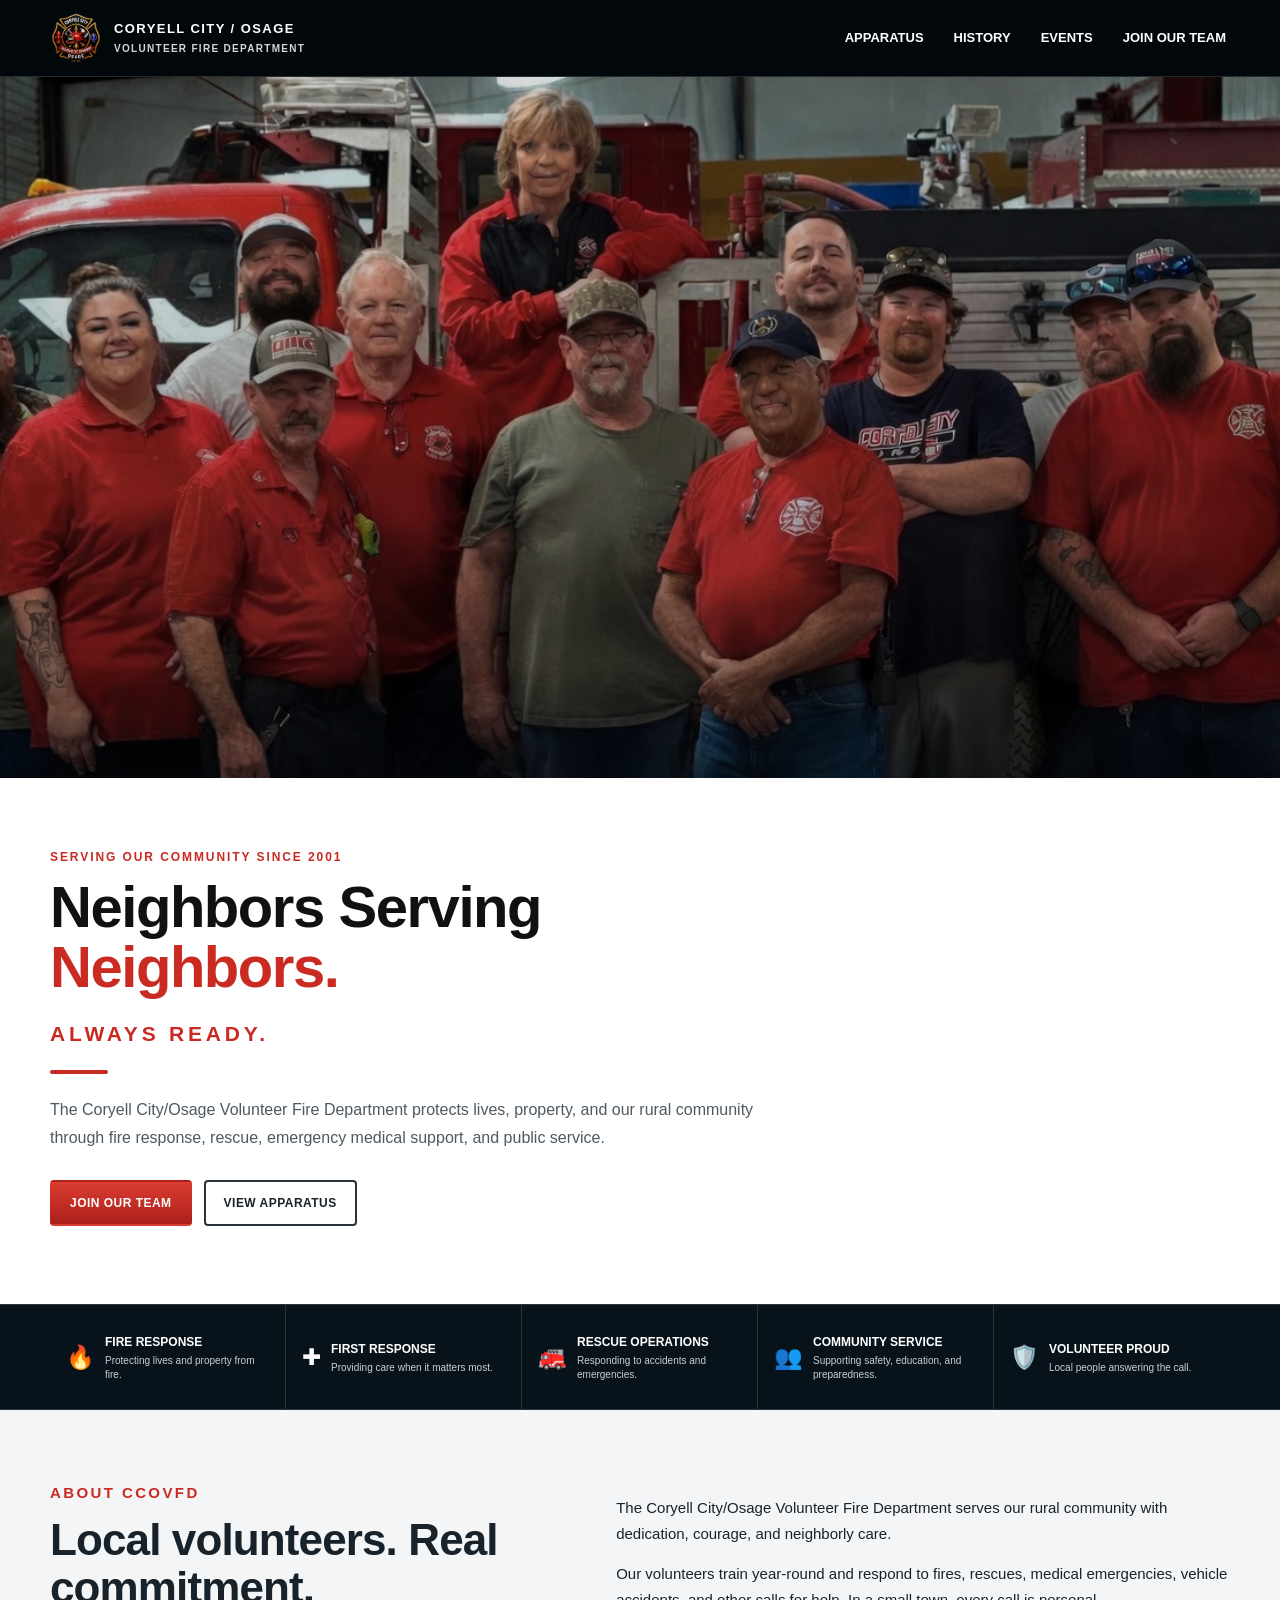
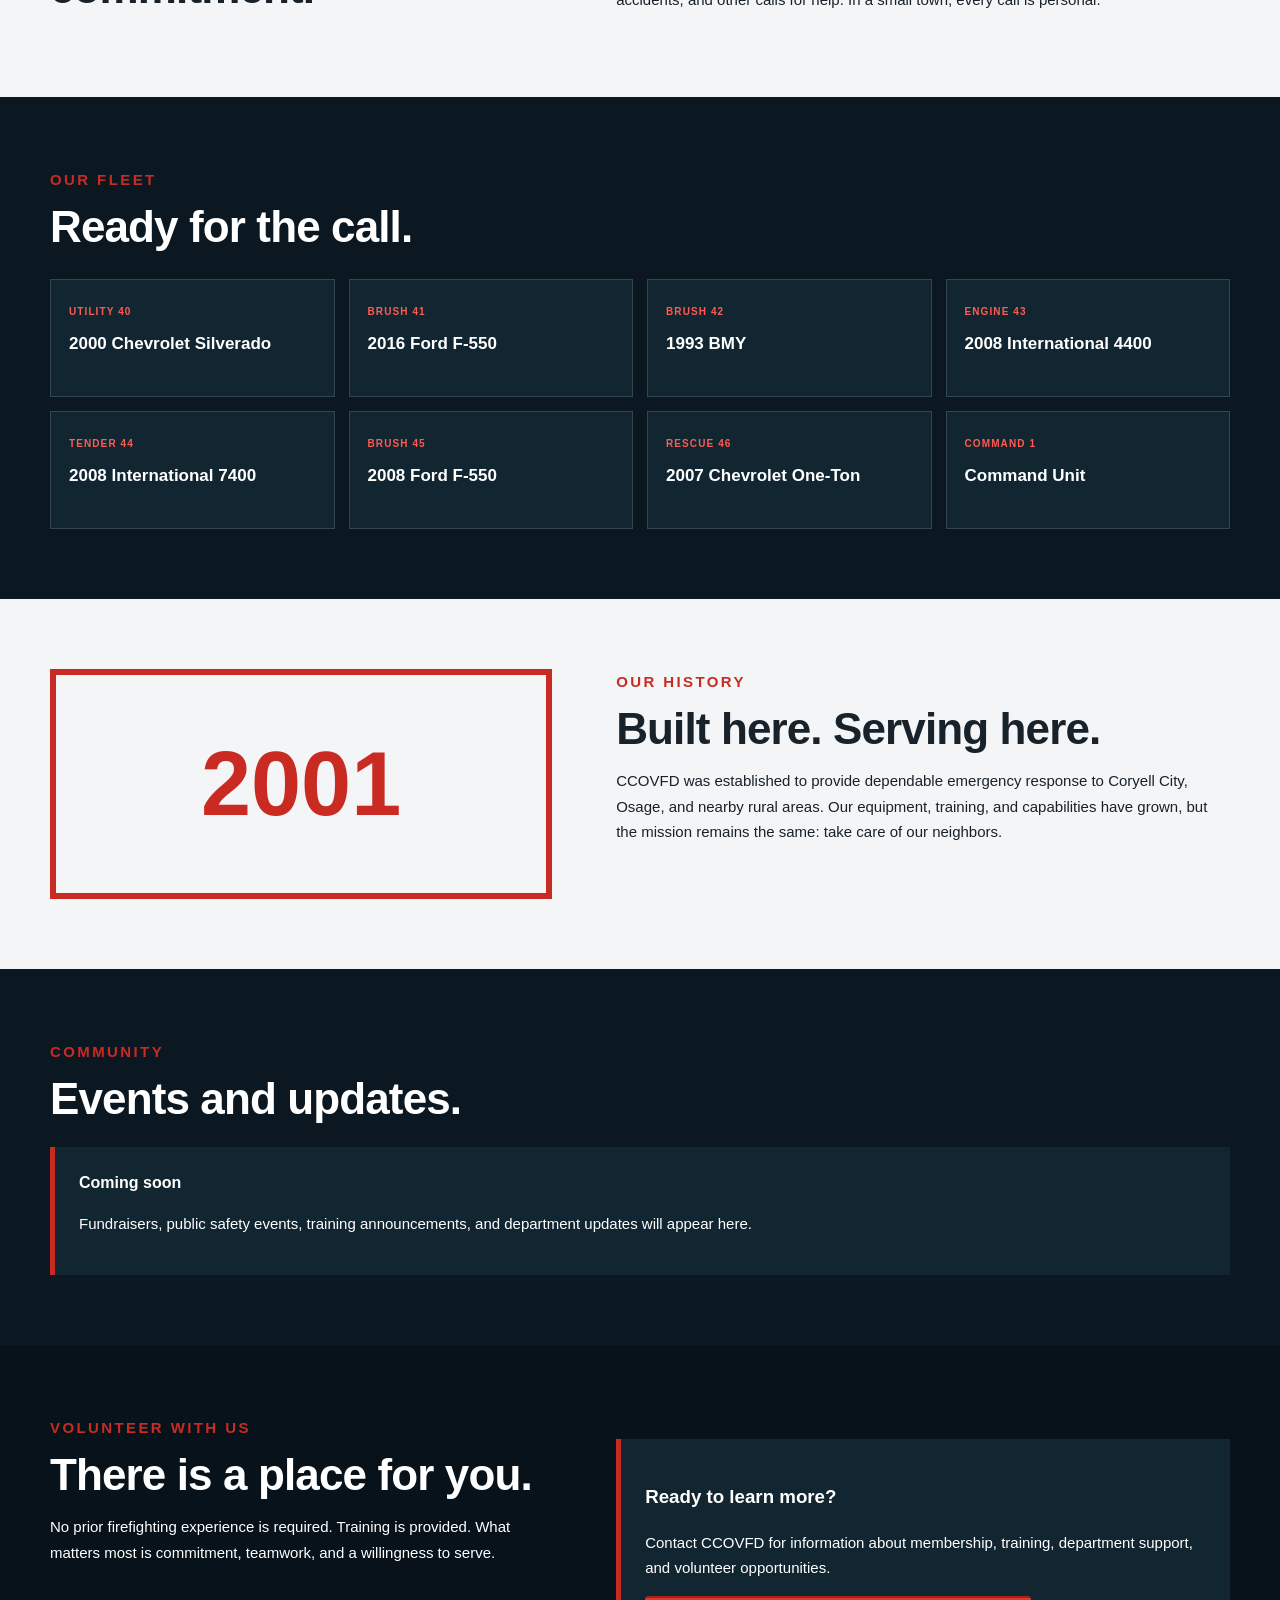
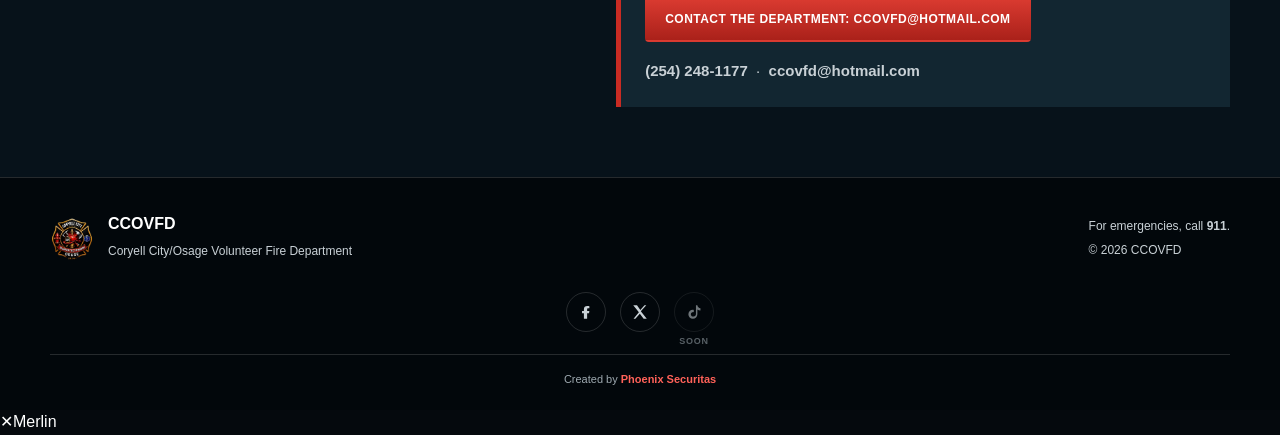
==== index.html @ b6b161b3 "Show email address on the Contact the Department button" ====
<!DOCTYPE html>
<html lang="en">
<head>
  <meta charset="UTF-8">
  <meta name="viewport" content="width=device-width, initial-scale=1.0">
  <meta name="description" content="Coryell City/Osage Volunteer Fire Department">
  <title>CCOVFD | Coryell City/Osage Volunteer Fire Department</title>

  <style>
    :root {
      --red: #c92b23;
      --red-dark: #9f201a;
      --ink: #05090d;
      --navy: #0b1821;
      --navy-soft: #122631;
      --white: #ffffff;
      --off-white: #f4f5f6;
      --text: #18222b;
      --muted: #c9d1d6;
      --line: rgba(255,255,255,.14);
      --container: 1180px;
    }

    * {
      box-sizing: border-box;
    }

    html {
      scroll-behavior: smooth;
      scroll-padding-top: 76px;
    }

    body {
      margin: 0;
      color: var(--white);
      background: var(--ink);
      font-family: Arial, Helvetica, sans-serif;
      line-height: 1.55;
    }

    a {
      color: inherit;
      text-decoration: none;
    }

    button {
      font: inherit;
    }

    :focus-visible {
      outline: 3px solid #ffd166;
      outline-offset: 4px;
    }

    .skip-link {
      position: fixed;
      top: 8px;
      left: 8px;
      z-index: 9999;
      padding: 10px 14px;
      color: #000;
      background: #ffd166;
      transform: translateY(-150%);
    }

    .skip-link:focus {
      transform: translateY(0);
    }

    .container {
      width: min(var(--container), calc(100% - 32px));
      margin-inline: auto;
    }

    .site-header {
      position: fixed;
      inset: 0 0 auto;
      z-index: 1000;
      background: rgba(3, 8, 12, .96);
      border-bottom: 1px solid var(--line);
      backdrop-filter: blur(14px);
    }

    .nav-shell {
      min-height: 76px;
      display: grid;
      grid-template-columns: 1fr auto;
      align-items: center;
      gap: 24px;
    }

    .brand {
      min-width: 0;
      display: flex;
      align-items: center;
      gap: 12px;
    }

    .brand-badge {
      flex: 0 0 auto;
      width: 52px;
      height: 52px;
      object-fit: contain;
    }

    .brand-copy {
      min-width: 0;
      display: flex;
      flex-direction: column;
      text-transform: uppercase;
    }

    .brand-copy strong {
      overflow: hidden;
      text-overflow: ellipsis;
      white-space: nowrap;
      font-size: 13px;
      letter-spacing: .11em;
    }

    .brand-copy small {
      margin-top: 2px;
      color: #d0d6da;
      font-size: 10px;
      font-weight: 700;
      letter-spacing: .13em;
    }

    .main-nav {
      display: flex;
      align-items: center;
      gap: 22px;
      font-size: 13px;
      font-weight: 800;
      text-transform: uppercase;
    }

    .main-nav a {
      padding: 10px 4px;
    }

    .main-nav a:hover {
      color: #ff655c;
    }

    .menu-button {
      display: none;
      width: 46px;
      height: 46px;
      padding: 0;
      align-items: center;
      justify-content: center;
      color: var(--white);
      background: rgba(255,255,255,.06);
      border: 1px solid rgba(255,255,255,.18);
      border-radius: 10px;
      cursor: pointer;
      transition:
        background-color .2s ease,
        border-color .2s ease,
        transform .2s ease;
    }

    .menu-button:hover {
      background: var(--red);
      border-color: var(--red);
    }

    .menu-button:active {
      transform: scale(.96);
    }

    .menu-icon {
      position: relative;
      width: 23px;
      height: 16px;
    }

    .menu-icon span {
      position: absolute;
      left: 0;
      width: 23px;
      height: 2px;
      border-radius: 999px;
      background: currentColor;
      transition:
        top .22s ease,
        transform .22s ease,
        opacity .18s ease;
    }

    .menu-icon span:nth-child(1) {
      top: 0;
    }

    .menu-icon span:nth-child(2) {
      top: 7px;
    }

    .menu-icon span:nth-child(3) {
      top: 14px;
    }

    .menu-button[aria-expanded="true"] .menu-icon span:nth-child(1) {
      top: 7px;
      transform: rotate(45deg);
    }

    .menu-button[aria-expanded="true"] .menu-icon span:nth-child(2) {
      opacity: 0;
    }

    .menu-button[aria-expanded="true"] .menu-icon span:nth-child(3) {
      top: 7px;
      transform: rotate(-45deg);
    }

    .hero-image {
      position: relative;
      min-height: 78vh;
      margin-top: 76px;
      overflow: hidden;
      background:
        linear-gradient(180deg, rgba(0,0,0,.05), rgba(0,0,0,.26)),
        url("[data-uri]") center 38% / cover no-repeat;
    }

    .hero-image::after {
      content: "";
      position: absolute;
      inset: auto 0 0;
      height: 110px;
      background: linear-gradient(transparent, rgba(5,9,13,.42));
      pointer-events: none;
    }

    .intro {
      color: var(--text);
      background: var(--white);
      padding: 70px 0 78px;
    }

    .intro-inner {
      max-width: 860px;
    }

    .eyebrow,
    .section-label {
      margin: 0 0 10px;
      color: var(--red);
      font-size: 12px;
      font-weight: 900;
      letter-spacing: .16em;
      text-transform: uppercase;
    }

    h1,
    h2,
    h3,
    p {
      overflow-wrap: anywhere;
    }

    h1 {
      margin: 0;
      max-width: 760px;
      color: #111;
      font-size: clamp(36px, 5vw, 58px);
      font-weight: 900;
      line-height: 1.04;
      letter-spacing: -.025em;
    }

    h1 span {
      display: block;
    }

    h1 .accent {
      color: var(--red);
    }

    .hero-tagline {
      margin: 24px 0 0;
      color: var(--red);
      font-size: clamp(16px, 2vw, 21px);
      font-weight: 900;
      line-height: 1.2;
      letter-spacing: .18em;
      text-transform: uppercase;
    }

    .hero-divider {
      width: 58px;
      height: 4px;
      margin: 24px 0 0;
      background: var(--red);
      border-radius: 999px;
    }

    .intro-text {
      max-width: 720px;
      margin: 22px 0 0;
      color: #4e5962;
      font-size: 16px;
      line-height: 1.75;
    }

    .hero-actions {
      display: flex;
      flex-wrap: wrap;
      gap: 12px;
      margin-top: 28px;
    }

    .button {
      min-height: 46px;
      display: inline-flex;
      align-items: center;
      justify-content: center;
      padding: 10px 18px;
      border: 2px solid transparent;
      border-radius: 4px;
      font-size: 12px;
      font-weight: 900;
      letter-spacing: .04em;
      text-transform: uppercase;
    }

    .button-primary {
      color: #fff;
      background: linear-gradient(#db3b31, #aa211a);
    }

    .button-primary:hover {
      background: var(--red-dark);
    }

    .button-secondary {
      color: var(--text);
      border-color: #27343d;
      background: transparent;
    }

    .button-secondary:hover {
      color: #fff;
      background: #27343d;
    }

    .services {
      background: #07121a;
      border-top: 1px solid var(--line);
      border-bottom: 1px solid var(--line);
    }

    .services-grid {
      display: grid;
      grid-template-columns: repeat(5, minmax(0, 1fr));
    }

    .service-card {
      min-width: 0;
      min-height: 104px;
      display: grid;
      grid-template-columns: auto 1fr;
      align-items: center;
      gap: 10px;
      padding: 16px;
      border-right: 1px solid var(--line);
    }

    .service-card:last-child {
      border-right: 0;
    }

    .service-icon {
      font-size: 23px;
    }

    .service-card h2 {
      margin: 0 0 3px;
      font-size: 12px;
      text-transform: uppercase;
    }

    .service-card p {
      margin: 0;
      color: var(--muted);
      font-size: 10px;
      line-height: 1.4;
    }

    .section {
      padding: 70px 0;
    }

    .light {
      color: var(--text);
      background: var(--off-white);
    }

    .dark {
      background: var(--navy);
    }

    .split {
      display: grid;
      grid-template-columns: minmax(0, .9fr) minmax(0, 1.1fr);
      gap: 64px;
      align-items: start;
    }

    .section h2 {
      margin: 0;
      font-size: clamp(28px, 3.6vw, 44px);
      line-height: 1.1;
      letter-spacing: -.02em;
    }

    .section p {
      font-size: 15px;
      line-height: 1.7;
    }

    .apparatus-grid {
      display: grid;
      grid-template-columns: repeat(4, minmax(0, 1fr));
      gap: 14px;
      margin-top: 28px;
    }

    .apparatus-grid article {
      min-height: 118px;
      padding: 18px;
      background: var(--navy-soft);
      border: 1px solid var(--line);
    }

    .apparatus-grid span {
      color: #ff5b52;
      font-size: 10px;
      font-weight: 900;
      letter-spacing: .11em;
      text-transform: uppercase;
    }

    .apparatus-grid h3 {
      margin: 10px 0 0;
      font-size: 17px;
      line-height: 1.25;
    }

    .year-block {
      min-height: 230px;
      display: grid;
      place-items: center;
      color: var(--red);
      border: 6px solid var(--red);
      font-size: clamp(52px, 8vw, 90px);
      font-weight: 900;
    }

    .notice-card,
    .join-card {
      margin-top: 24px;
      padding: 24px;
      background: var(--navy-soft);
      border-left: 5px solid var(--red);
    }

    .contact-line {
      margin: 16px 0 0;
      color: var(--muted);
      font-size: 14px;
    }

    .contact-line a {
      font-weight: 700;
    }

    .contact-line a:hover {
      color: var(--red);
    }

    .join {
      background: #07121a;
    }

    .site-footer {
      padding: 34px 0 22px;
      background: #02070b;
      border-top: 1px solid var(--line);
    }

    .footer-grid {
      display: flex;
      justify-content: space-between;
      gap: 28px;
    }

    .footer-brand {
      display: flex;
      align-items: center;
      gap: 14px;
    }

    .footer-logo {
      flex: 0 0 auto;
      width: 44px;
      height: 44px;
      object-fit: contain;
    }

    .footer-grid p {
      margin: 5px 0;
      color: var(--muted);
      font-size: 12px;
    }

    .footer-social {
      display: flex;
      justify-content: center;
      gap: 14px;
      margin: 26px 0 20px;
    }

    .social-link {
      position: relative;
      display: grid;
      place-items: center;
      width: 40px;
      height: 40px;
      border: 1px solid var(--line);
      border-radius: 50%;
      color: var(--muted);
      transition: border-color 160ms ease, color 160ms ease;
    }

    .social-link svg {
      width: 18px;
      height: 18px;
    }

    a.social-link:hover {
      border-color: var(--red);
      color: #fff;
    }

    .social-link-soon {
      opacity: .55;
      cursor: default;
    }

    .social-soon-tag {
      position: absolute;
      bottom: -18px;
      left: 50%;
      transform: translateX(-50%);
      color: #9faab1;
      font-size: 9px;
      font-weight: 800;
      letter-spacing: .08em;
      text-transform: uppercase;
      white-space: nowrap;
    }

    .credit {
      margin-top: 22px;
      padding-top: 16px;
      border-top: 1px solid var(--line);
      color: #9faab1;
      font-size: 11px;
      text-align: center;
    }

    .credit a {
      color: #ff6259;
      font-weight: 800;
    }

    .credit a:hover {
      color: #fff;
    }

    @media (max-width: 980px) {
      .hero-image {
        min-height: 66vh;
        background-position: 56% center;
      }

      .services-grid {
        grid-template-columns: repeat(3, minmax(0, 1fr));
      }

      .service-card:nth-child(n+4) {
        display: none;
      }

      .apparatus-grid {
        grid-template-columns: repeat(2, minmax(0, 1fr));
      }
    }

    @media (max-width: 760px) {
      html {
        scroll-padding-top: 66px;
      }

      .nav-shell {
        min-height: 66px;
      }

      .brand-badge {
        width: 44px;
        height: 44px;
      }

      .brand-copy {
        display: none;
      }

      .menu-button {
        display: flex;
      }

      .main-nav {
        position: absolute;
        top: 66px;
        right: 16px;
        left: 16px;
        display: none;
        flex-direction: column;
        align-items: stretch;
        gap: 0;
        padding: 10px;
        background: #061019;
        border: 1px solid var(--line);
      }

      .main-nav.open {
        display: flex;
      }

      .main-nav a {
        padding: 14px;
      }

      .hero-image {
        min-height: 58vh;
        margin-top: 66px;
        background-position: 58% center;
      }

      .intro {
        padding: 54px 0 60px;
      }

      h1 {
        font-size: clamp(33px, 10vw, 48px);
      }

      .intro-text {
        font-size: 15px;
      }

      .services-grid {
        grid-template-columns: 1fr;
      }

      .service-card {
        min-height: 72px;
      }

      .service-card:nth-child(n+3) {
        display: none;
      }

      .split {
        grid-template-columns: 1fr;
        gap: 30px;
      }

      .apparatus-grid {
        grid-template-columns: 1fr;
      }

      .footer-grid {
        flex-direction: column;
      }
    }

    @media (max-width: 440px) {
      .container {
        width: min(var(--container), calc(100% - 22px));
      }

      .hero-image {
        min-height: 52vh;
        background-position: 60% center;
      }

      h1 {
        font-size: clamp(30px, 10.5vw, 40px);
      }

      .hero-actions {
        flex-direction: column;
      }

      .button {
        width: 100%;
      }

      .service-card:nth-child(2) {
        display: none;
      }

      .section {
        padding: 54px 0;
      }
    }

    @media (prefers-reduced-motion: reduce) {
      html {
        scroll-behavior: auto;
      }

      *,
      *::before,
      *::after {
        animation-duration: .01ms !important;
        animation-iteration-count: 1 !important;
        transition-duration: .01ms !important;
      }
    }
  </style>
</head>

<body>
  <a class="skip-link" href="#main-content">Skip to main content</a>

  <header class="site-header">
    <div class="container nav-shell">
      <a class="brand" href="#home" aria-label="CCOVFD home">
        <img class="brand-badge" src="images/logo.png" alt="Coryell City/Osage Volunteer Fire Department badge">
        <span class="brand-copy">
          <strong>Coryell City / Osage</strong>
          <small>Volunteer Fire Department</small>
        </span>
      </a>

      <button
        class="menu-button"
        id="menuButton"
        type="button"
        aria-expanded="false"
        aria-controls="mainNav"
        aria-label="Open navigation menu"
      >
        <span class="menu-icon" aria-hidden="true">
          <span></span>
          <span></span>
          <span></span>
        </span>
      </button>

      <nav class="main-nav" id="mainNav" aria-label="Primary navigation">
        <a href="#apparatus">Apparatus</a>
        <a href="#history">History</a>
        <a href="#events">Events</a>
        <a href="#join">Join Our Team</a>
      </nav>
    </div>
  </header>

  <main id="main-content">
    <section
      class="hero-image"
      id="home"
      aria-label="Members of the Coryell City and Osage Volunteer Fire Department standing together in front of fire apparatus"
    ></section>

    <section class="intro" aria-labelledby="hero-title">
      <div class="container">
        <div class="intro-inner">
          <p class="eyebrow">Serving our community since 2001</p>

          <h1 id="hero-title">
            <span>Neighbors Serving</span>
            <span class="accent">Neighbors.</span>
          </h1>

          <p class="hero-tagline">Always Ready.</p>
          <div class="hero-divider" aria-hidden="true"></div>

          <p class="intro-text">
            The Coryell City/Osage Volunteer Fire Department protects lives,
            property, and our rural community through fire response, rescue,
            emergency medical support, and public service.
          </p>

          <div class="hero-actions">
            <a class="button button-primary" href="#join">Join Our Team</a>
            <a class="button button-secondary" href="#apparatus">View Apparatus</a>
          </div>
        </div>
      </div>
    </section>

    <section class="services" aria-label="Department services">
      <div class="container services-grid">
        <article class="service-card">
          <span class="service-icon" aria-hidden="true">🔥</span>
          <div>
            <h2>Fire Response</h2>
            <p>Protecting lives and property from fire.</p>
          </div>
        </article>

        <article class="service-card">
          <span class="service-icon" aria-hidden="true">✚</span>
          <div>
            <h2>First Response</h2>
            <p>Providing care when it matters most.</p>
          </div>
        </article>

        <article class="service-card">
          <span class="service-icon" aria-hidden="true">🚒</span>
          <div>
            <h2>Rescue Operations</h2>
            <p>Responding to accidents and emergencies.</p>
          </div>
        </article>

        <article class="service-card">
          <span class="service-icon" aria-hidden="true">👥</span>
          <div>
            <h2>Community Service</h2>
            <p>Supporting safety, education, and preparedness.</p>
          </div>
        </article>

        <article class="service-card">
          <span class="service-icon" aria-hidden="true">🛡️</span>
          <div>
            <h2>Volunteer Proud</h2>
            <p>Local people answering the call.</p>
          </div>
        </article>
      </div>
    </section>

    <section class="section light" id="about">
      <div class="container split">
        <div>
          <p class="section-label">About CCOVFD</p>
          <h2>Local volunteers. Real commitment.</h2>
        </div>

        <div>
          <p>
            The Coryell City/Osage Volunteer Fire Department serves our rural
            community with dedication, courage, and neighborly care.
          </p>
          <p>
            Our volunteers train year-round and respond to fires, rescues,
            medical emergencies, vehicle accidents, and other calls for help.
            In a small town, every call is personal.
          </p>
        </div>
      </div>
    </section>

    <section class="section dark" id="apparatus">
      <div class="container">
        <p class="section-label">Our Fleet</p>
        <h2>Ready for the call.</h2>

        <div class="apparatus-grid">
          <article><span>Utility 40</span><h3>2000 Chevrolet Silverado</h3></article>
          <article><span>Brush 41</span><h3>2016 Ford F-550</h3></article>
          <article><span>Brush 42</span><h3>1993 BMY</h3></article>
          <article><span>Engine 43</span><h3>2008 International 4400</h3></article>
          <article><span>Tender 44</span><h3>2008 International 7400</h3></article>
          <article><span>Brush 45</span><h3>2008 Ford F-550</h3></article>
          <article><span>Rescue 46</span><h3>2007 Chevrolet One-Ton</h3></article>
          <article><span>Command 1</span><h3>Command Unit</h3></article>
        </div>
      </div>
    </section>

    <section class="section light" id="history">
      <div class="container split">
        <div class="year-block" aria-label="Established in 2001">2001</div>

        <div>
          <p class="section-label">Our History</p>
          <h2>Built here. Serving here.</h2>
          <p>
            CCOVFD was established to provide dependable emergency response
            to Coryell City, Osage, and nearby rural areas. Our equipment,
            training, and capabilities have grown, but the mission remains
            the same: take care of our neighbors.
          </p>
        </div>
      </div>
    </section>

    <section class="section dark" id="events">
      <div class="container">
        <p class="section-label">Community</p>
        <h2>Events and updates.</h2>

        <div class="notice-card">
          <strong>Coming soon</strong>
          <p>
            Fundraisers, public safety events, training announcements, and
            department updates will appear here.
          </p>
        </div>
      </div>
    </section>

    <section class="section join" id="join">
      <div class="container split">
        <div>
          <p class="section-label">Volunteer With Us</p>
          <h2>There is a place for you.</h2>
          <p>
            No prior firefighting experience is required. Training is provided.
            What matters most is commitment, teamwork, and a willingness to serve.
          </p>
        </div>

        <div class="join-card">
          <h3>Ready to learn more?</h3>
          <p>
            Contact CCOVFD for information about membership, training,
            department support, and volunteer opportunities.
          </p>
          <a class="button button-primary" href="mailto:ccovfd@hotmail.com">
            Contact the Department: ccovfd@hotmail.com
          </a>
          <p class="contact-line">
            <a href="tel:+12542481177">(254) 248-1177</a>
            &nbsp;&middot;&nbsp;
            <a href="mailto:ccovfd@hotmail.com">ccovfd@hotmail.com</a>
          </p>
        </div>
      </div>
    </section>
  </main>

  <footer class="site-footer">
    <div class="container">
      <div class="footer-grid">
        <div class="footer-brand">
          <img class="footer-logo" src="images/logo.png" alt="Coryell City/Osage Volunteer Fire Department badge">
          <div>
            <strong>CCOVFD</strong>
            <p>Coryell City/Osage Volunteer Fire Department</p>
          </div>
        </div>

        <div>
          <p>For emergencies, call <strong>911</strong>.</p>
          <p>© <span id="year"></span> CCOVFD</p>
        </div>
      </div>

      <div class="footer-social">
        <a
          class="social-link"
          href="https://www.facebook.com/profile.php?id=100081608297448"
          target="_blank"
          rel="noopener noreferrer"
          aria-label="CCOVFD on Facebook"
        >
          <svg viewBox="0 0 24 24" fill="currentColor" aria-hidden="true">
            <path d="M13.5 21v-7.5h2.5l.5-3h-3V8.5c0-.9.3-1.5 1.6-1.5H16.5V4.3C16.1 4.2 15 4 13.7 4 11 4 9.2 5.6 9.2 8.2V10.5H6.7v3h2.5V21z"/>
          </svg>
        </a>

        <a
          class="social-link"
          href="https://x.com/CCOVFD"
          target="_blank"
          rel="noopener noreferrer"
          aria-label="CCOVFD on X"
        >
          <svg viewBox="0 0 24 24" fill="currentColor" aria-hidden="true">
            <path d="M3 3l7.5 9.4L3.4 21h2.4l6-6.8L16.8 21H21l-7.9-9.9L20.4 3h-2.4l-5.6 6.4L8 3z"/>
          </svg>
        </a>

        <span class="social-link social-link-soon" aria-label="CCOVFD on TikTok, coming soon">
          <svg viewBox="0 0 24 24" fill="currentColor" aria-hidden="true">
            <path d="M16.5 3c.4 2.2 1.9 3.8 4.1 4v3c-1.5 0-2.9-.5-4.1-1.3v6.4c0 3.3-2.7 6-6 6s-6-2.7-6-6 2.7-6 6-6c.4 0 .8 0 1.2.1v3.1a3 3 0 100 5.7c1.6 0 2.9-1.3 2.9-2.9V3z"/>
          </svg>
          <span class="social-soon-tag">Soon</span>
        </span>
      </div>

      <div class="credit">
        Created by
        <a
          href="https://tree.phoenixsecuritas.com"
          target="_blank"
          rel="noopener noreferrer"
        >
          Phoenix Securitas
        </a>
      </div>
    </div>
  </footer>

  <script>
    const menuButton = document.getElementById("menuButton");
    const mainNav = document.getElementById("mainNav");
    const year = document.getElementById("year");

    year.textContent = new Date().getFullYear();

    menuButton.addEventListener("click", () => {
      const open = mainNav.classList.toggle("open");
      menuButton.setAttribute("aria-expanded", String(open));
      menuButton.setAttribute(
        "aria-label",
        open ? "Close navigation menu" : "Open navigation menu"
      );
    });

    mainNav.querySelectorAll("a").forEach((link) => {
      link.addEventListener("click", () => {
        mainNav.classList.remove("open");
        menuButton.setAttribute("aria-expanded", "false");
        menuButton.setAttribute("aria-label", "Open navigation menu");
      });
    });

    document.addEventListener("keydown", (event) => {
      if (event.key === "Escape" && mainNav.classList.contains("open")) {
        mainNav.classList.remove("open");
        menuButton.setAttribute("aria-expanded", "false");
        menuButton.focus();
      }
    });
  </script>
</body>
</html>

✕Merlin
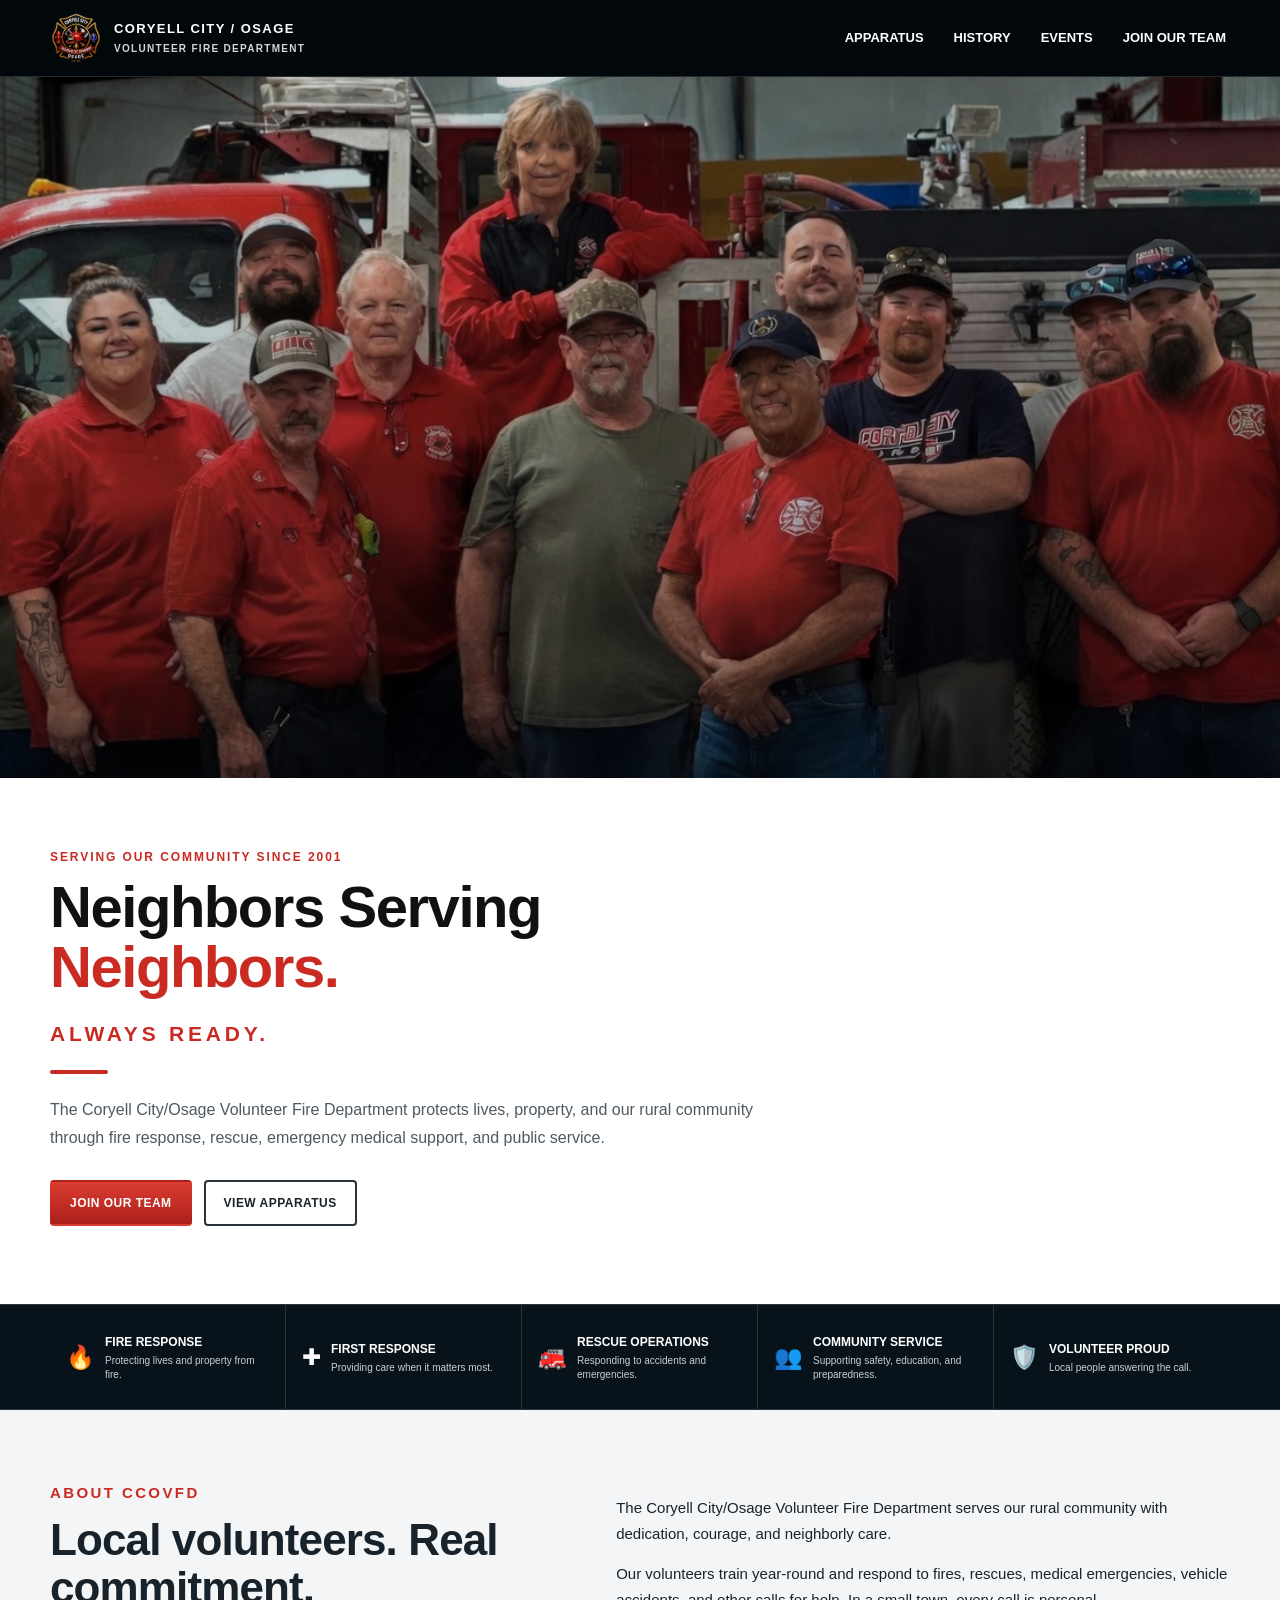
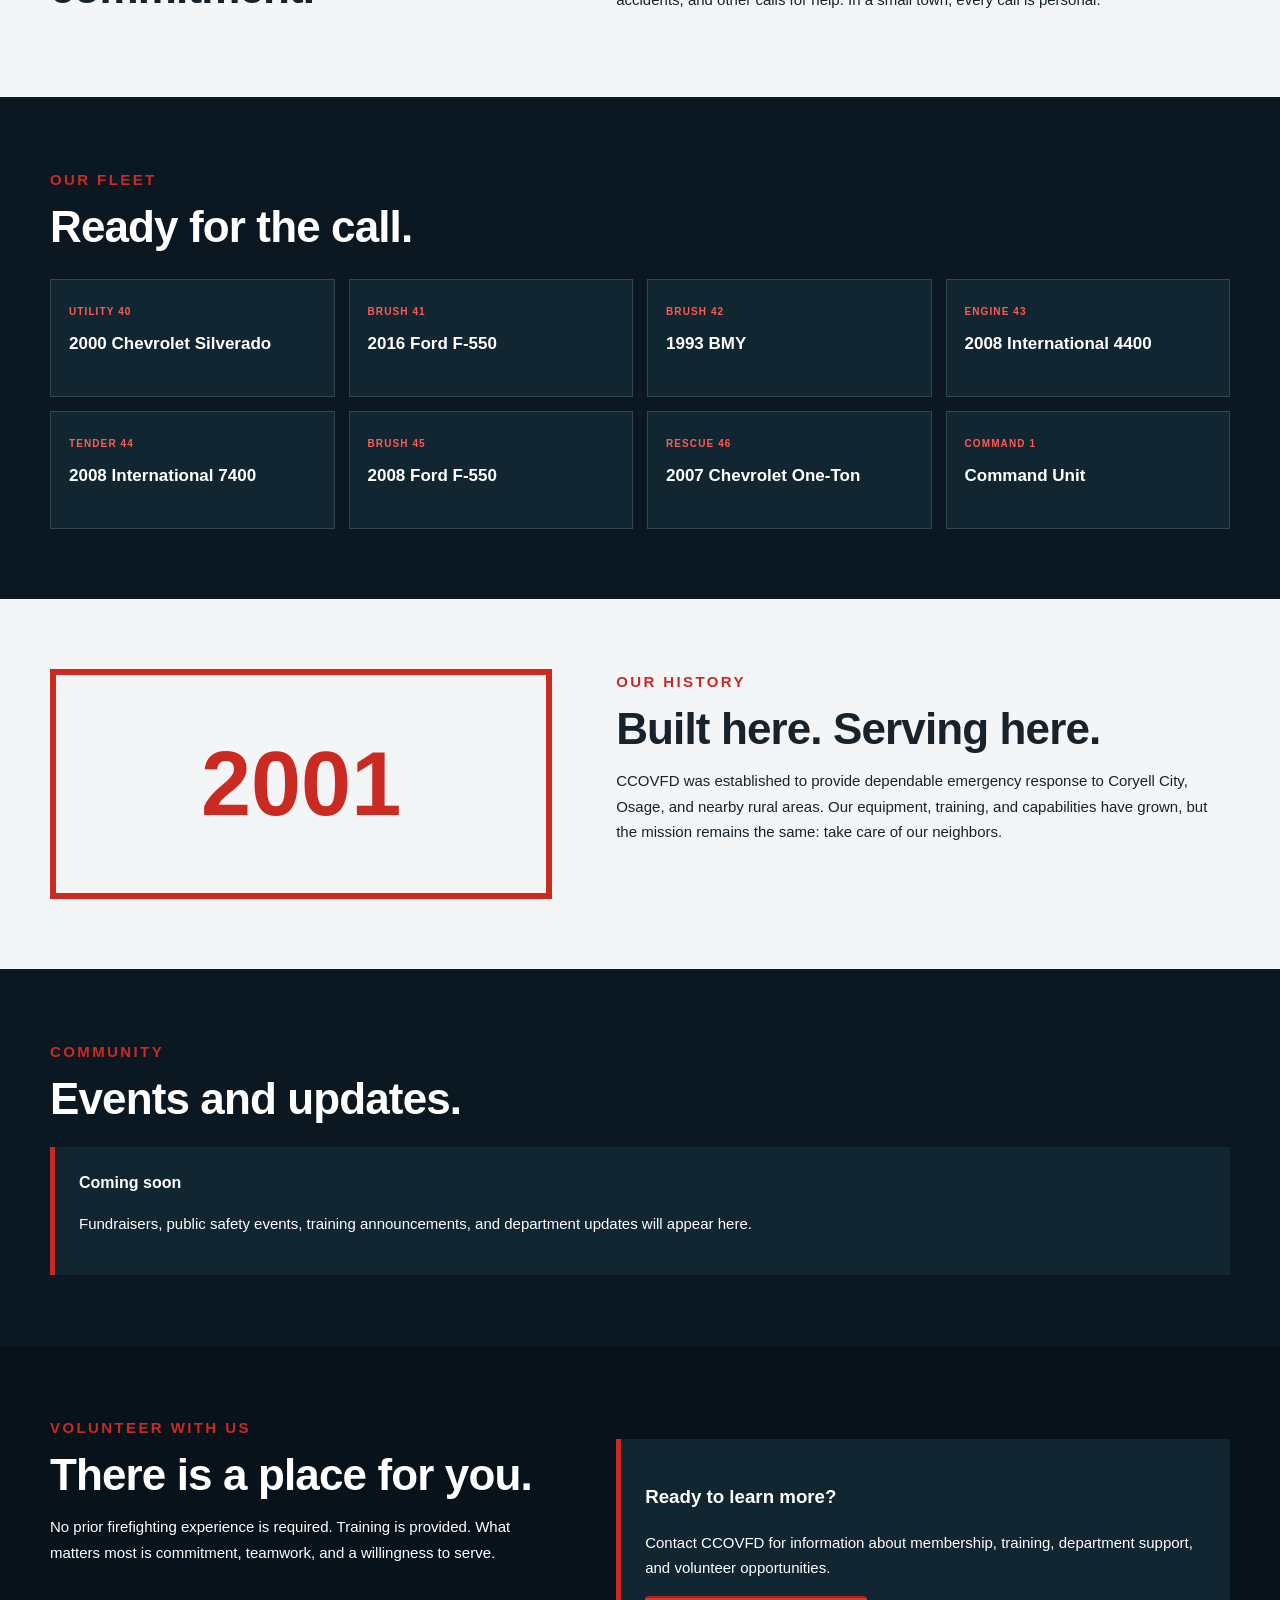
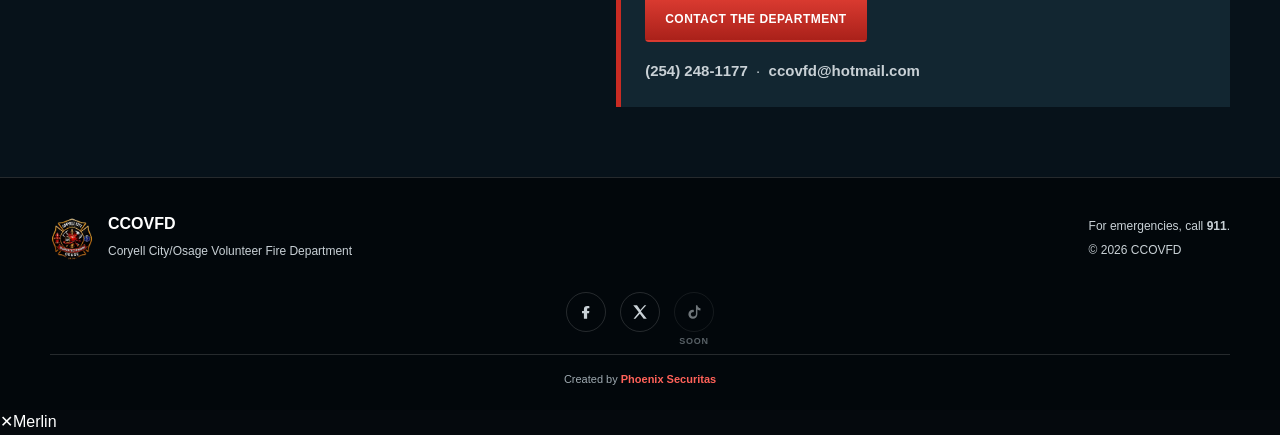
==== commit 0ff4e664: "Revert button text back to Contact the Department; mailto link stays" ====
--- a/index.html
+++ b/index.html
@@ -939,7 +939,7 @@
             department support, and volunteer opportunities.
           </p>
           <a class="button button-primary" href="mailto:ccovfd@hotmail.com">
-            Contact the Department: ccovfd@hotmail.com
+            Contact the Department
           </a>
           <p class="contact-line">
             <a href="tel:+12542481177">(254) 248-1177</a>
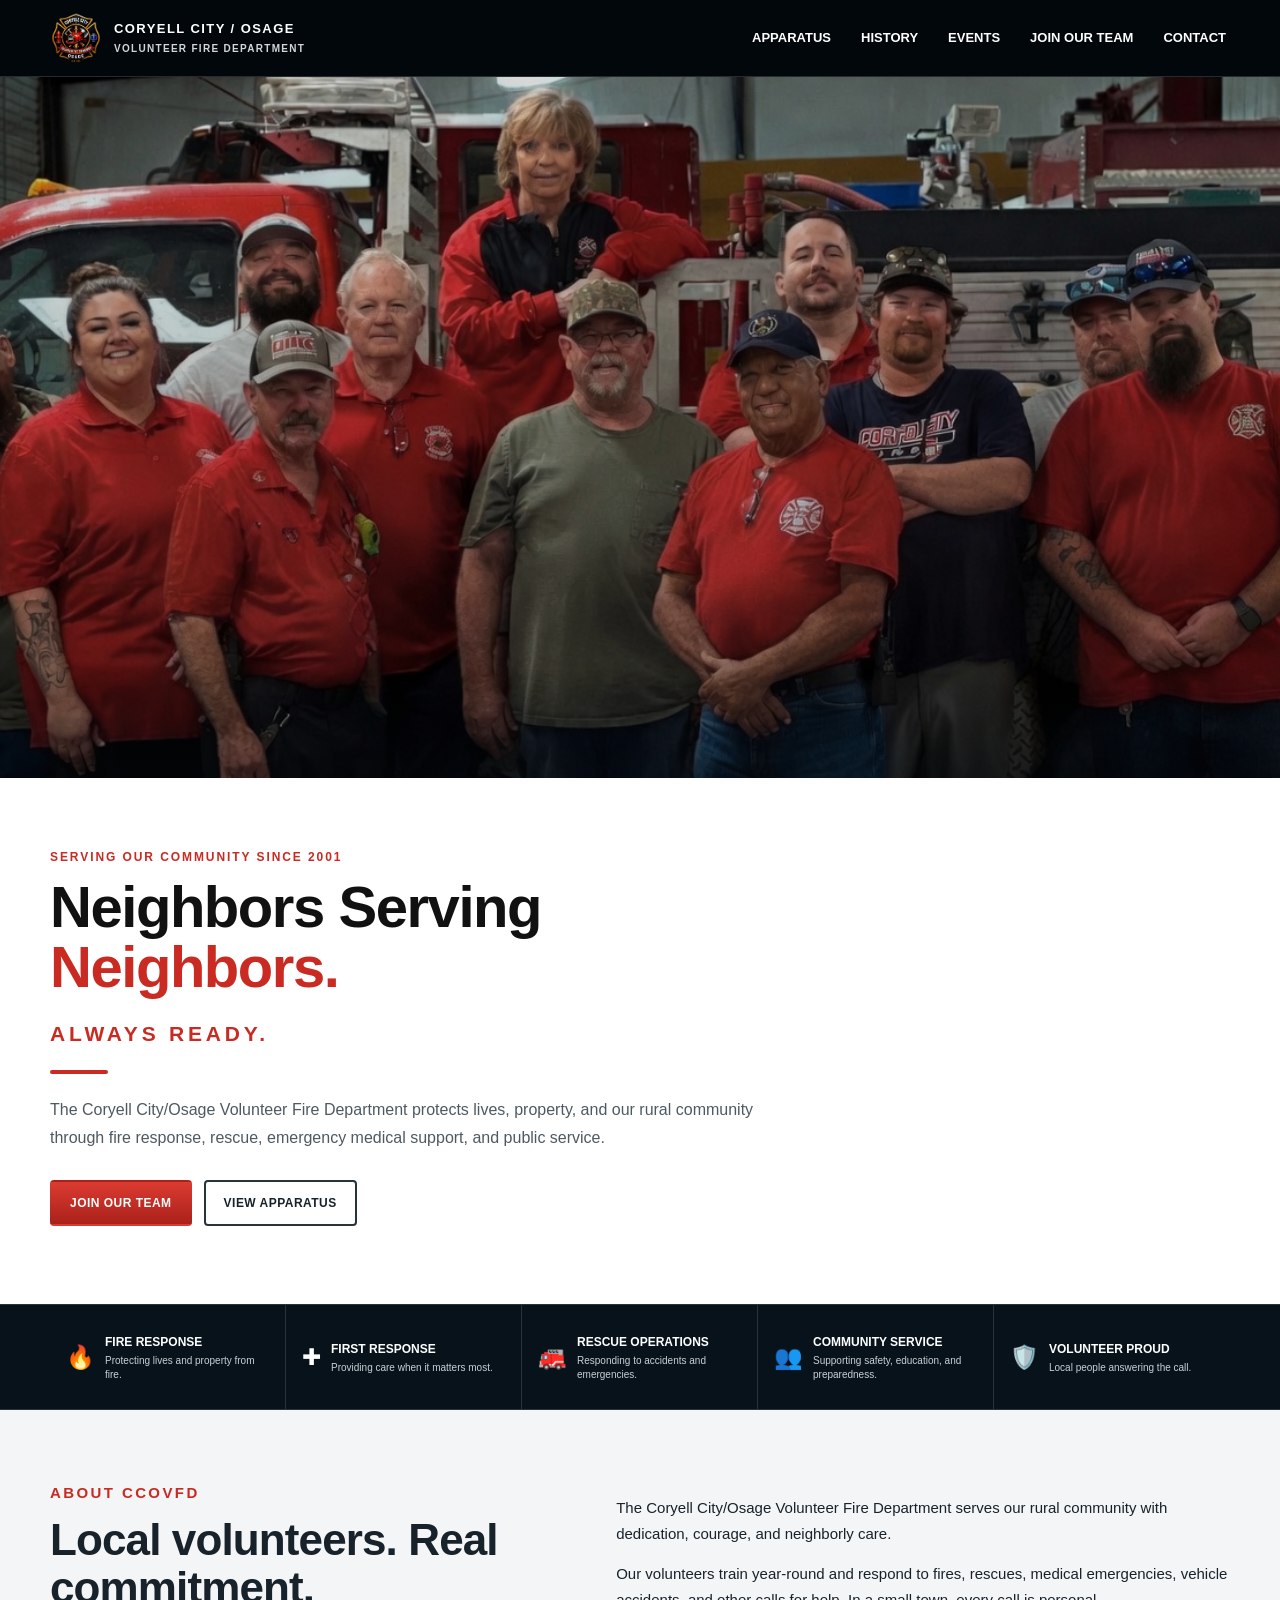
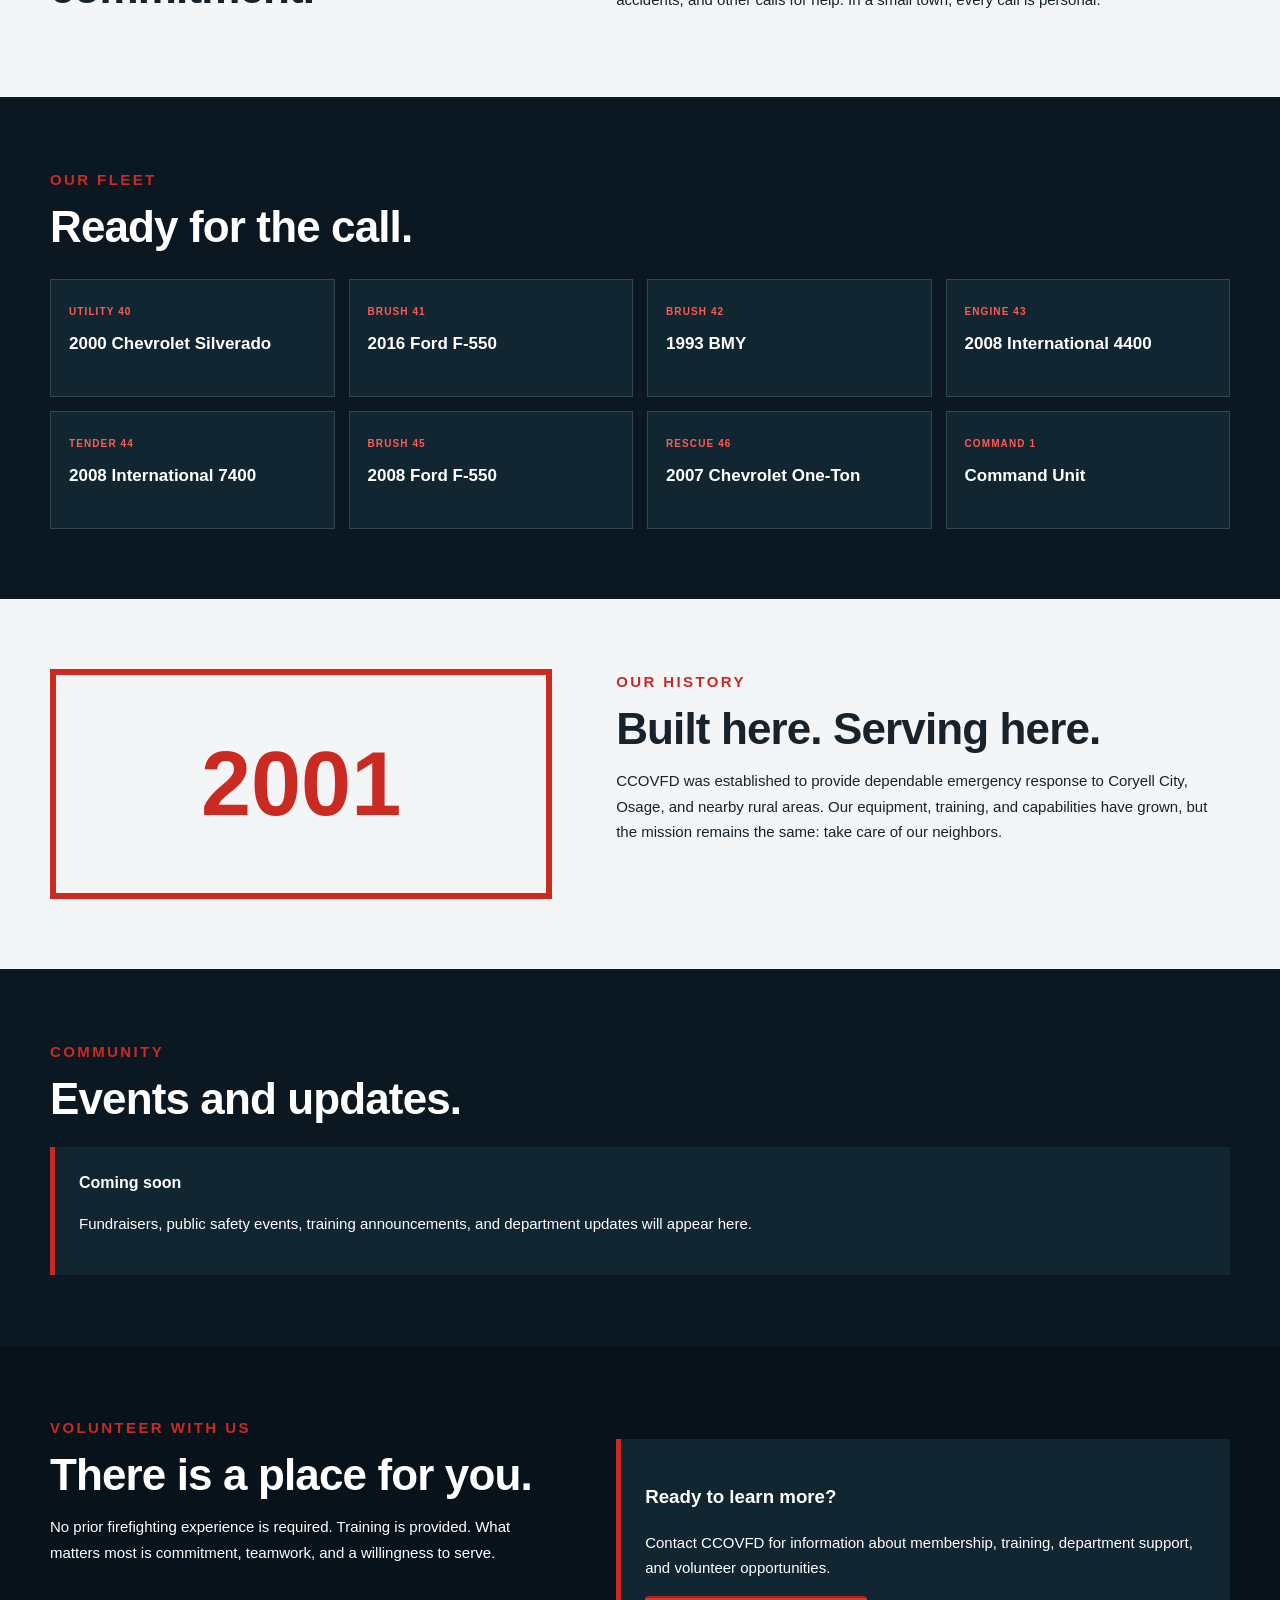
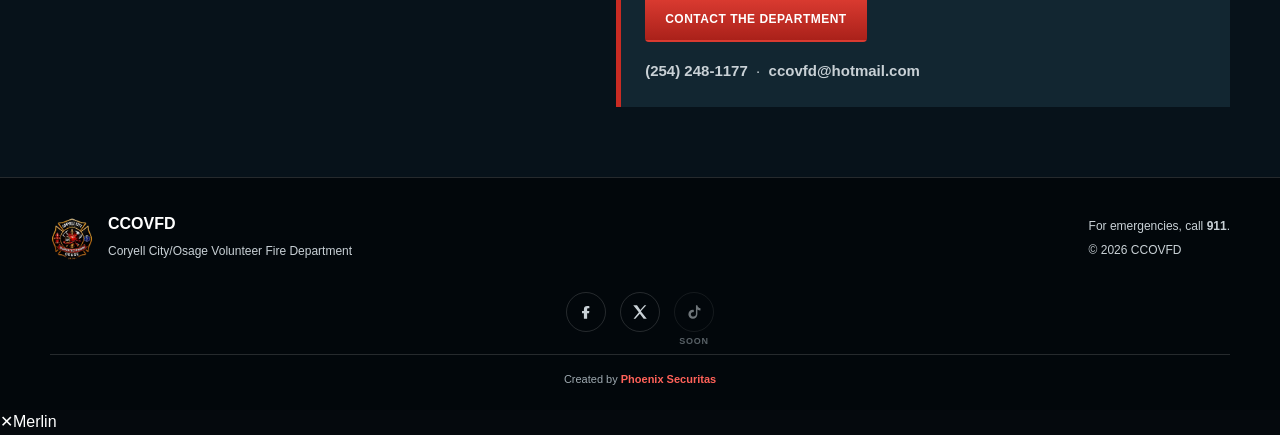
==== commit 39b808ed: "Make Join Our Team dial the department, add Contact nav link for email Join Our Team (nav + hero but" ====
--- a/index.html
+++ b/index.html
@@ -767,7 +767,8 @@
         <a href="#apparatus">Apparatus</a>
         <a href="#history">History</a>
         <a href="#events">Events</a>
-        <a href="#join">Join Our Team</a>
+        <a href="tel:+12542481177" aria-label="Join our team: call (254) 248-1177">Join Our Team</a>
+        <a href="mailto:ccovfd@hotmail.com">Contact</a>
       </nav>
     </div>
   </header>
@@ -799,7 +800,7 @@
           </p>
 
           <div class="hero-actions">
-            <a class="button button-primary" href="#join">Join Our Team</a>
+            <a class="button button-primary" href="tel:+12542481177" aria-label="Join our team: call (254) 248-1177">Join Our Team</a>
             <a class="button button-secondary" href="#apparatus">View Apparatus</a>
           </div>
         </div>
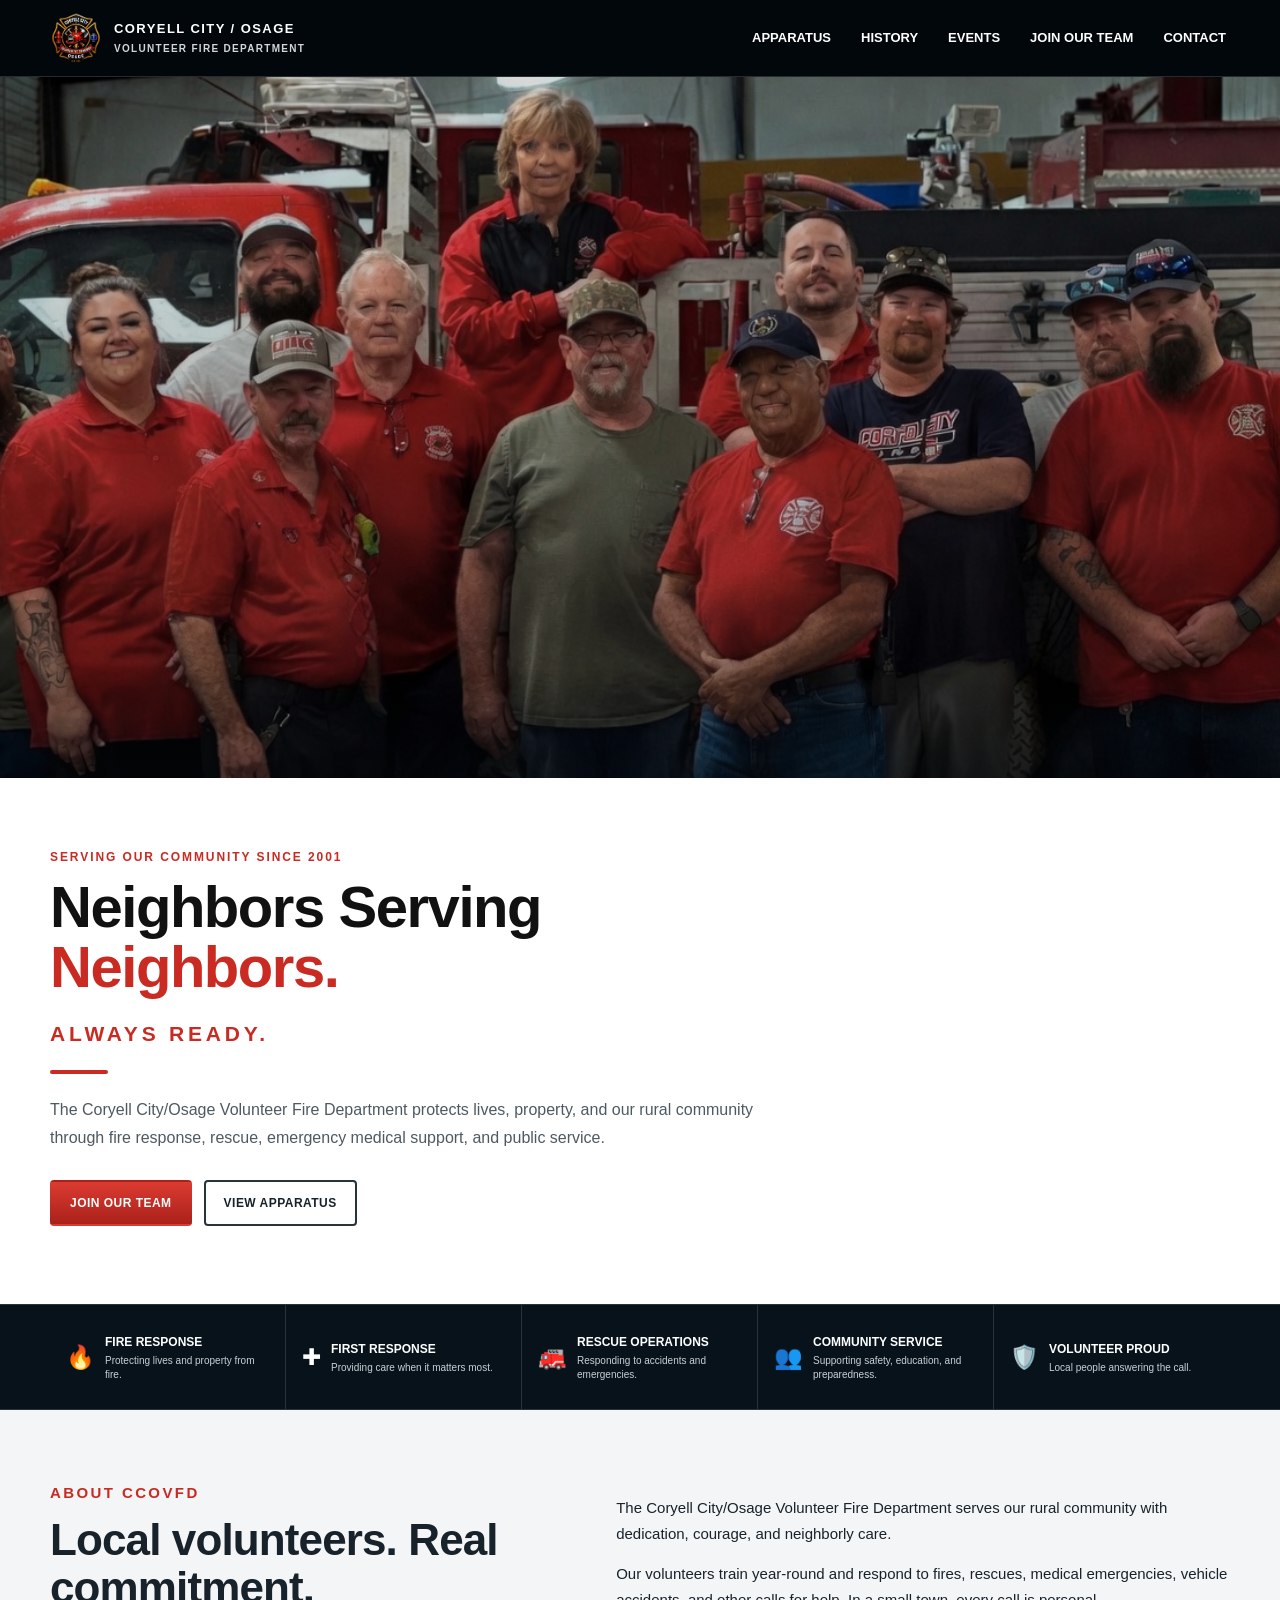
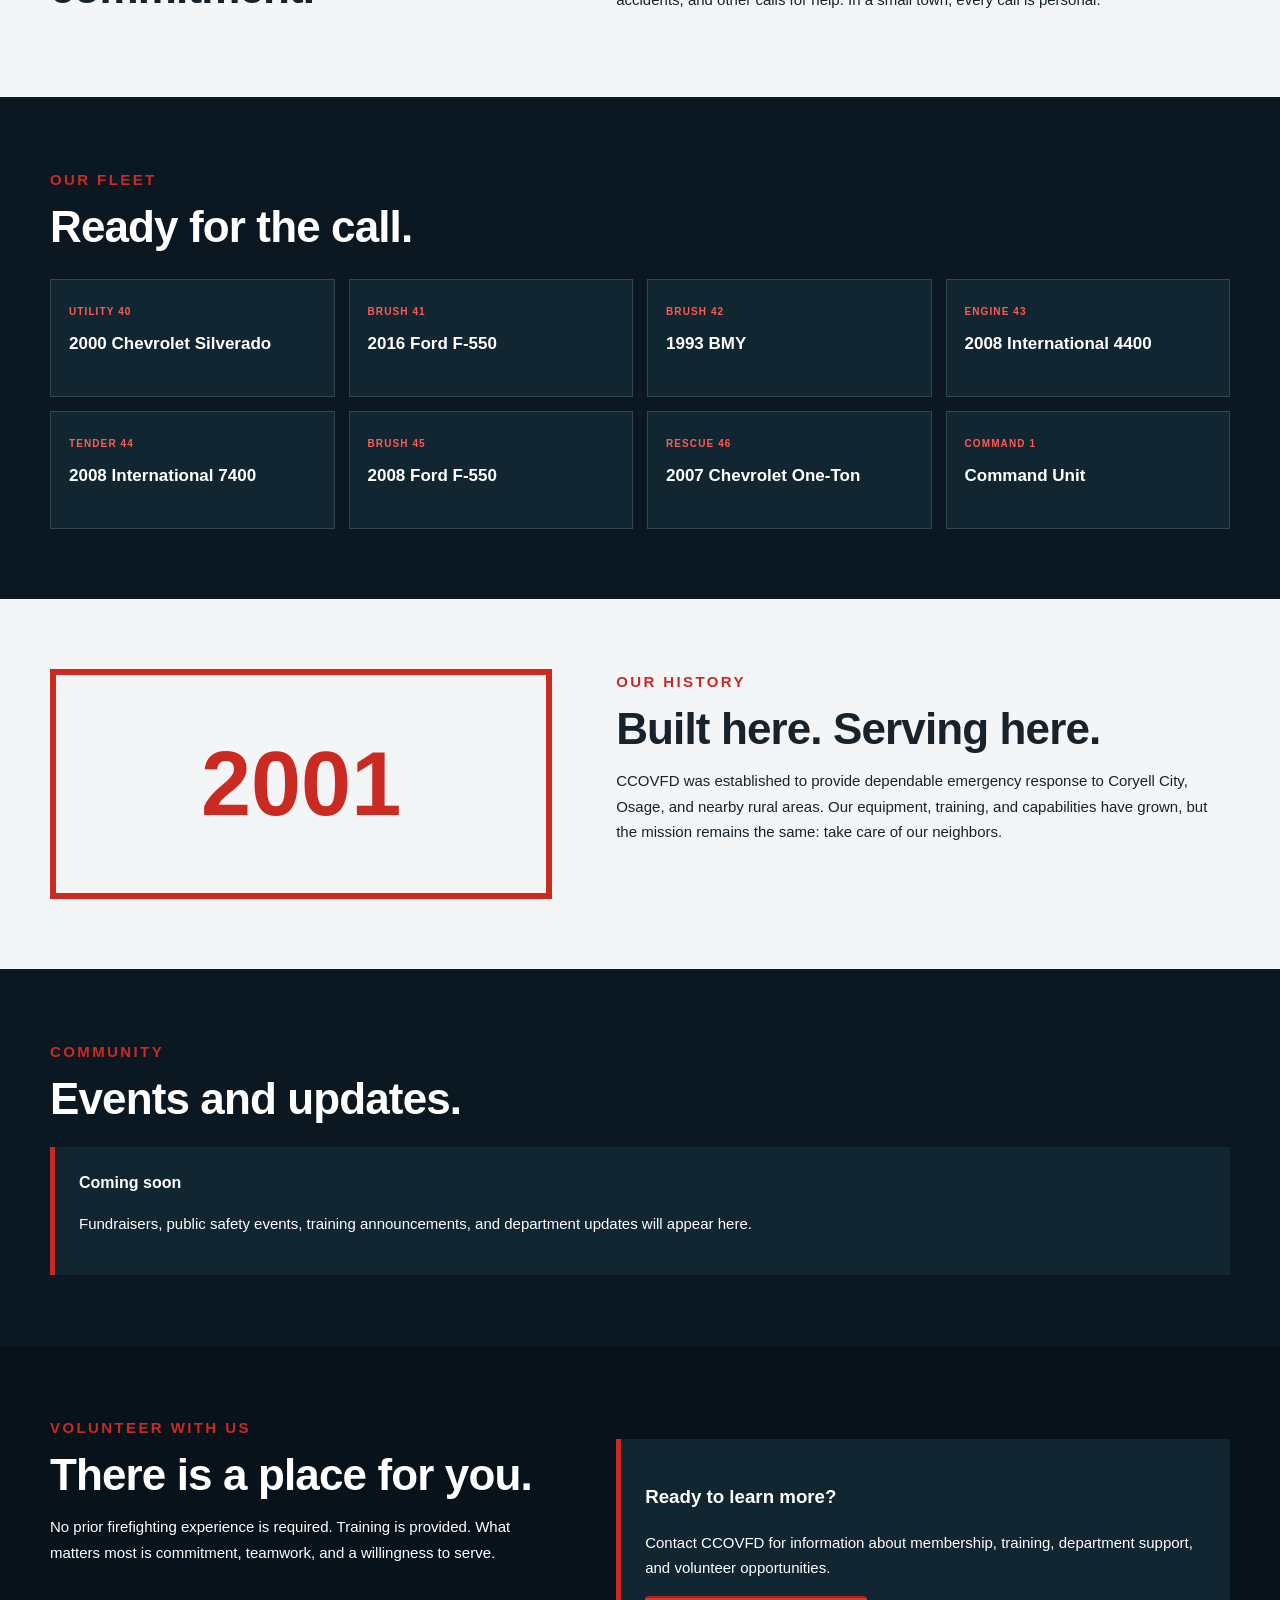
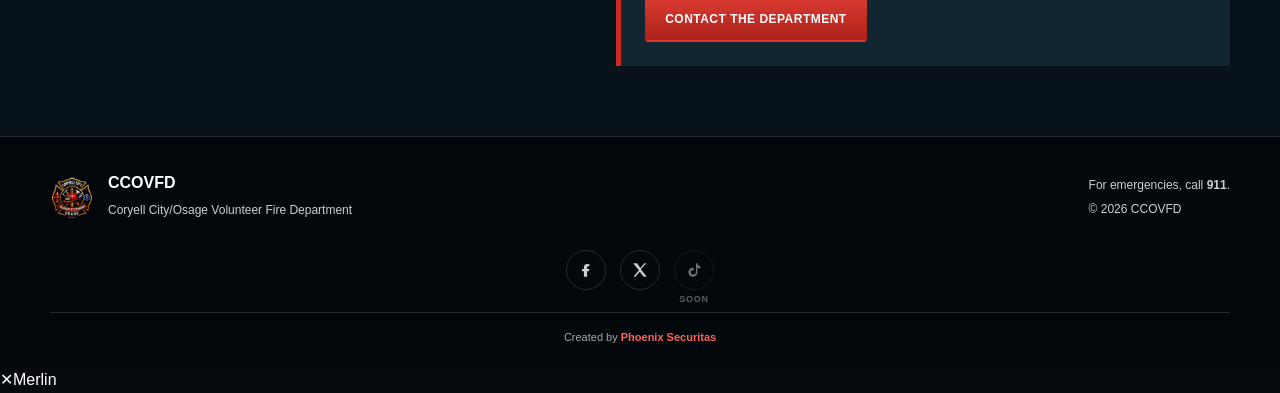
==== commit e982eb60: "Remove phone/email line under Contact the Department button" ====
--- a/index.html
+++ b/index.html
@@ -467,20 +467,6 @@
       border-left: 5px solid var(--red);
     }
 
-    .contact-line {
-      margin: 16px 0 0;
-      color: var(--muted);
-      font-size: 14px;
-    }
-
-    .contact-line a {
-      font-weight: 700;
-    }
-
-    .contact-line a:hover {
-      color: var(--red);
-    }
-
     .join {
       background: #07121a;
     }
@@ -942,11 +928,6 @@
           <a class="button button-primary" href="mailto:ccovfd@hotmail.com">
             Contact the Department
           </a>
-          <p class="contact-line">
-            <a href="tel:+12542481177">(254) 248-1177</a>
-            &nbsp;&middot;&nbsp;
-            <a href="mailto:ccovfd@hotmail.com">ccovfd@hotmail.com</a>
-          </p>
         </div>
       </div>
     </section>
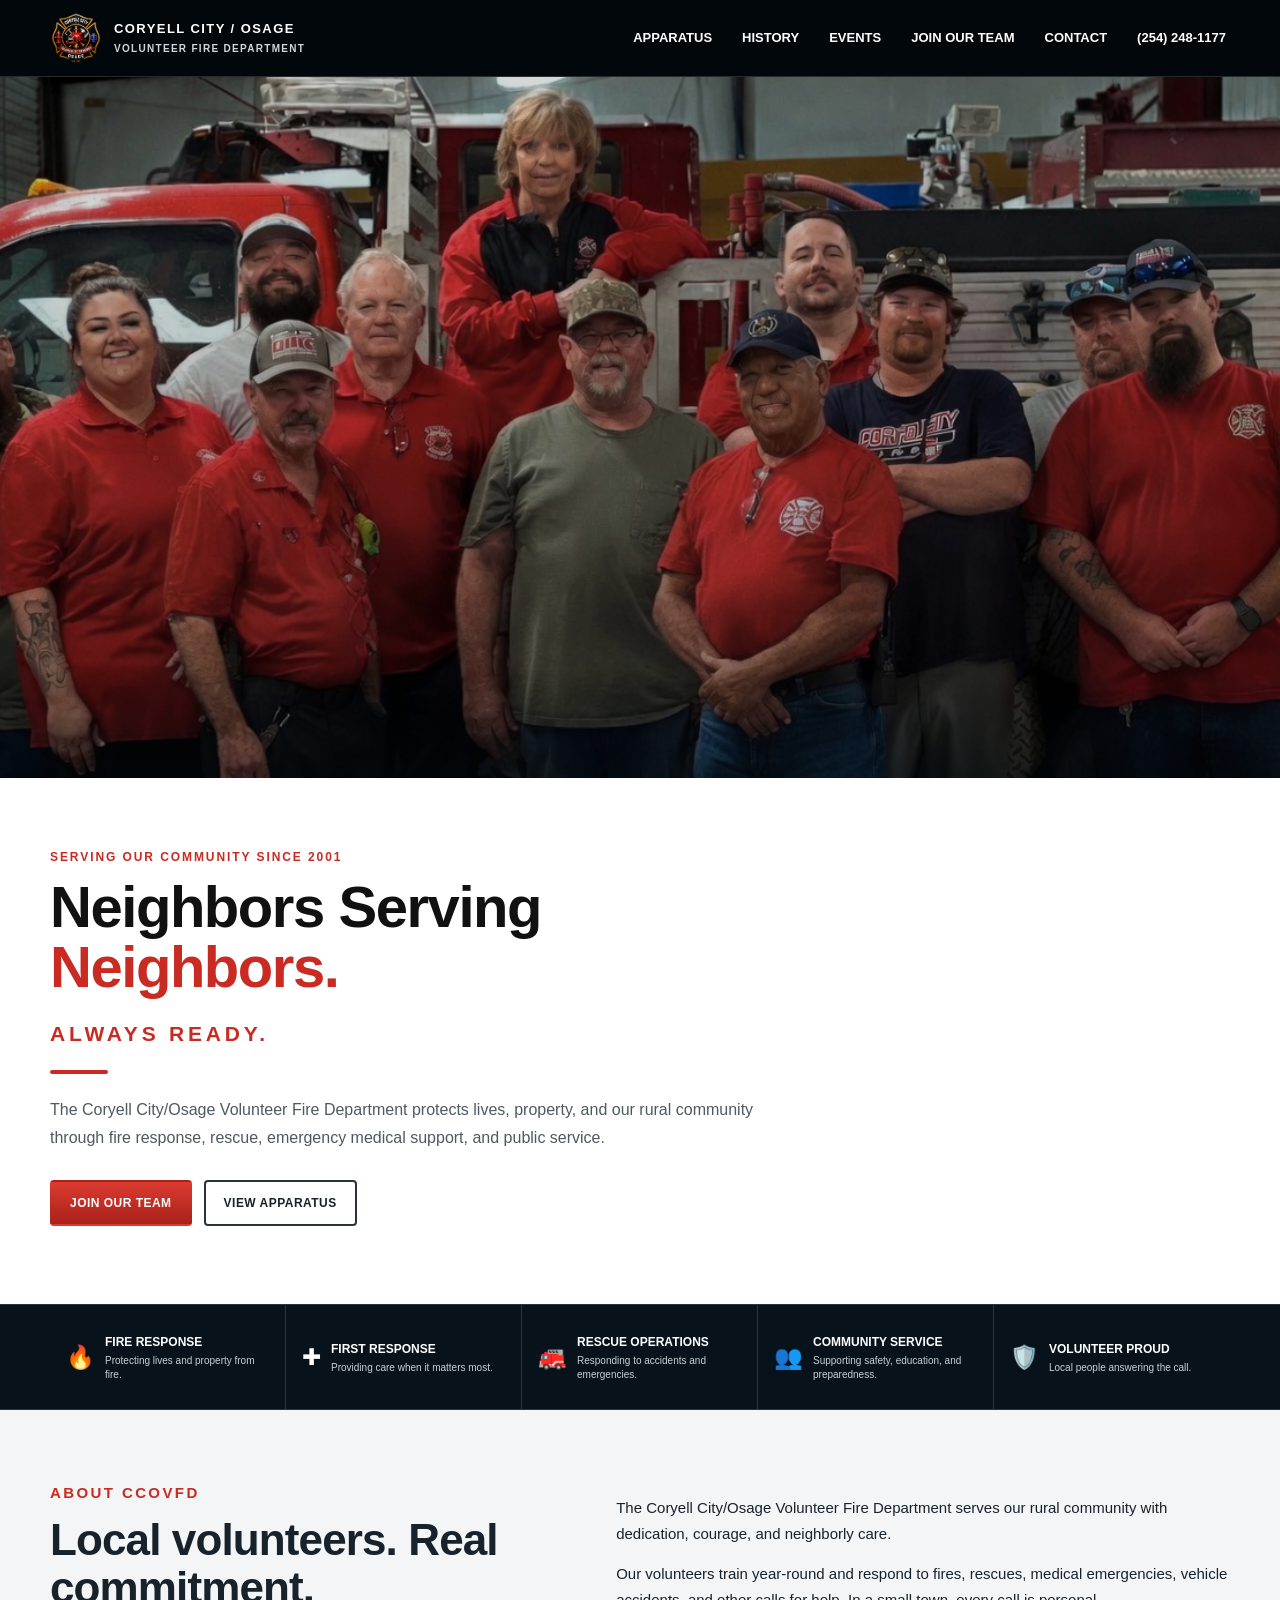
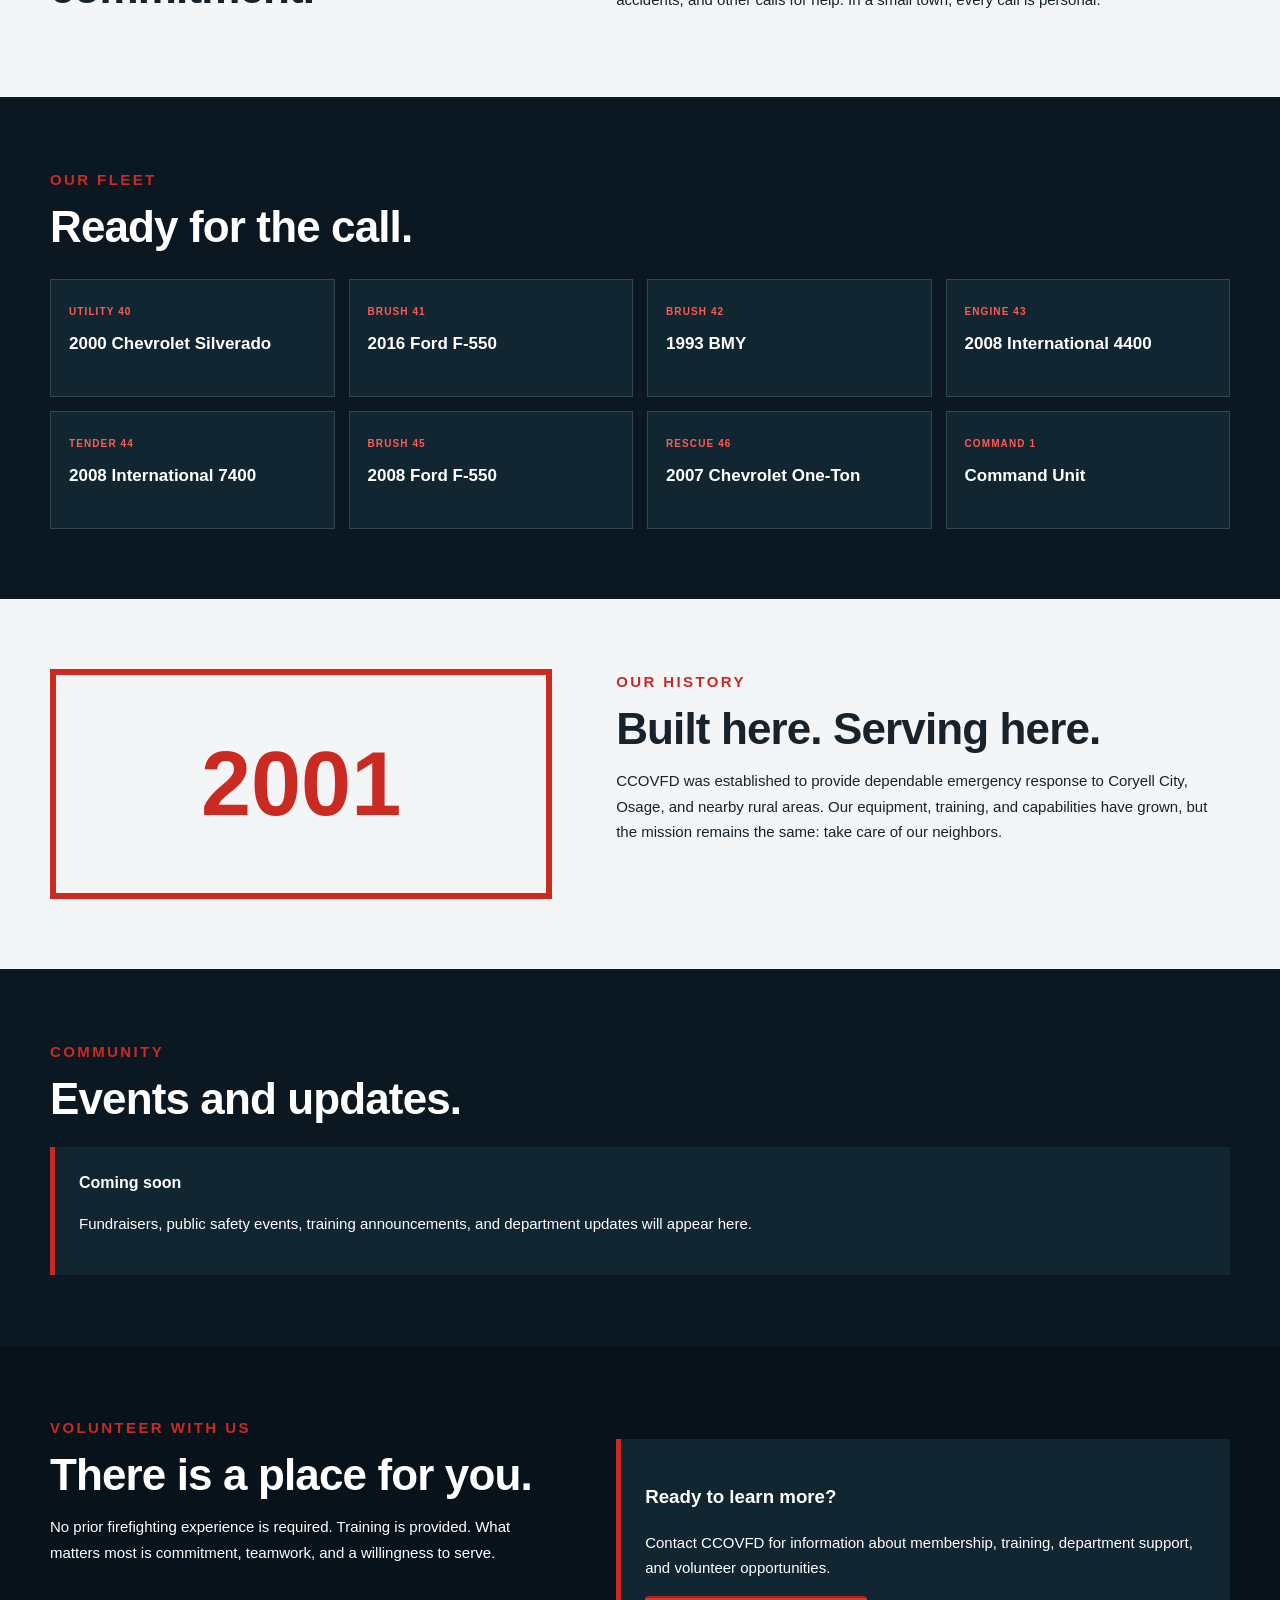
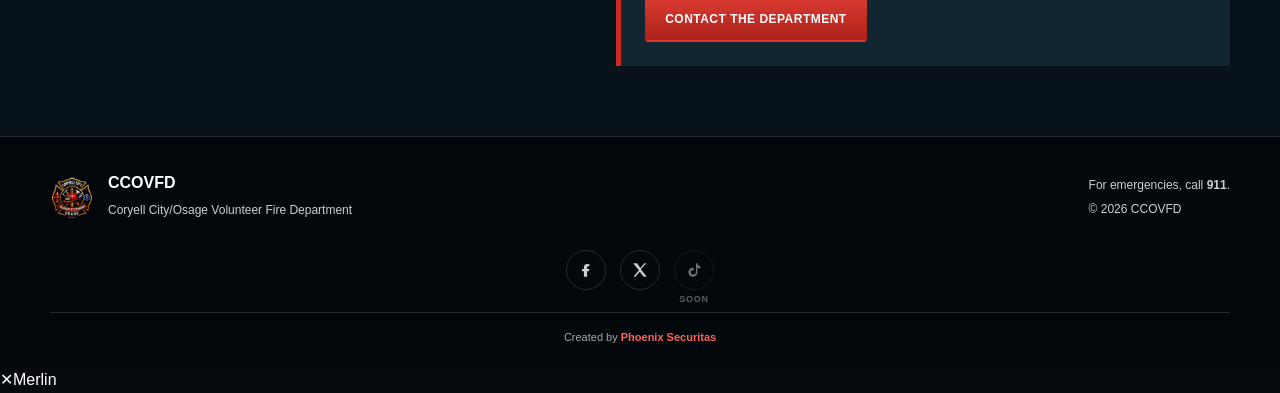
==== commit 0086877f: "Add click-to-call phone link next to Contact in header nav" ====
--- a/index.html
+++ b/index.html
@@ -755,6 +755,7 @@
         <a href="#events">Events</a>
         <a href="tel:+12542481177" aria-label="Join our team: call (254) 248-1177">Join Our Team</a>
         <a href="mailto:ccovfd@hotmail.com">Contact</a>
+        <a href="tel:+12542481177" aria-label="Call CCOVFD: (254) 248-1177">(254) 248-1177</a>
       </nav>
     </div>
   </header>
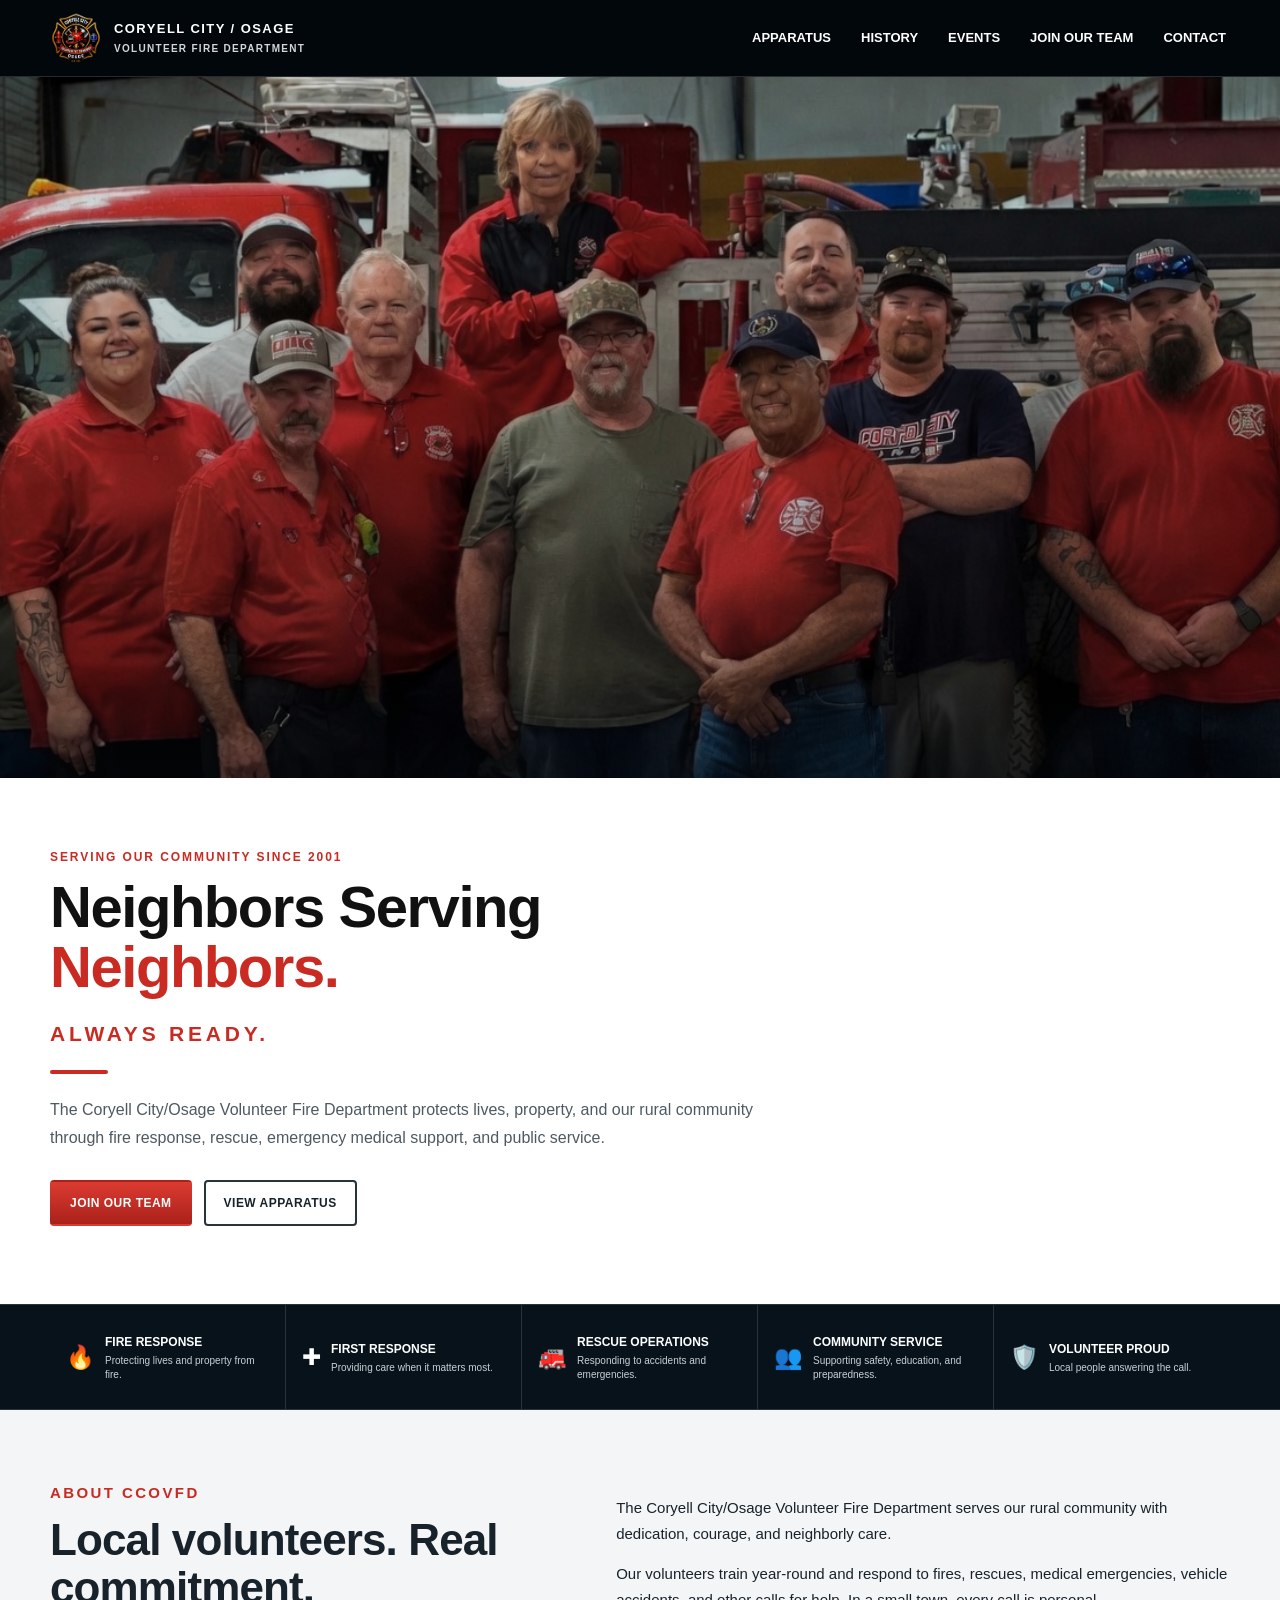
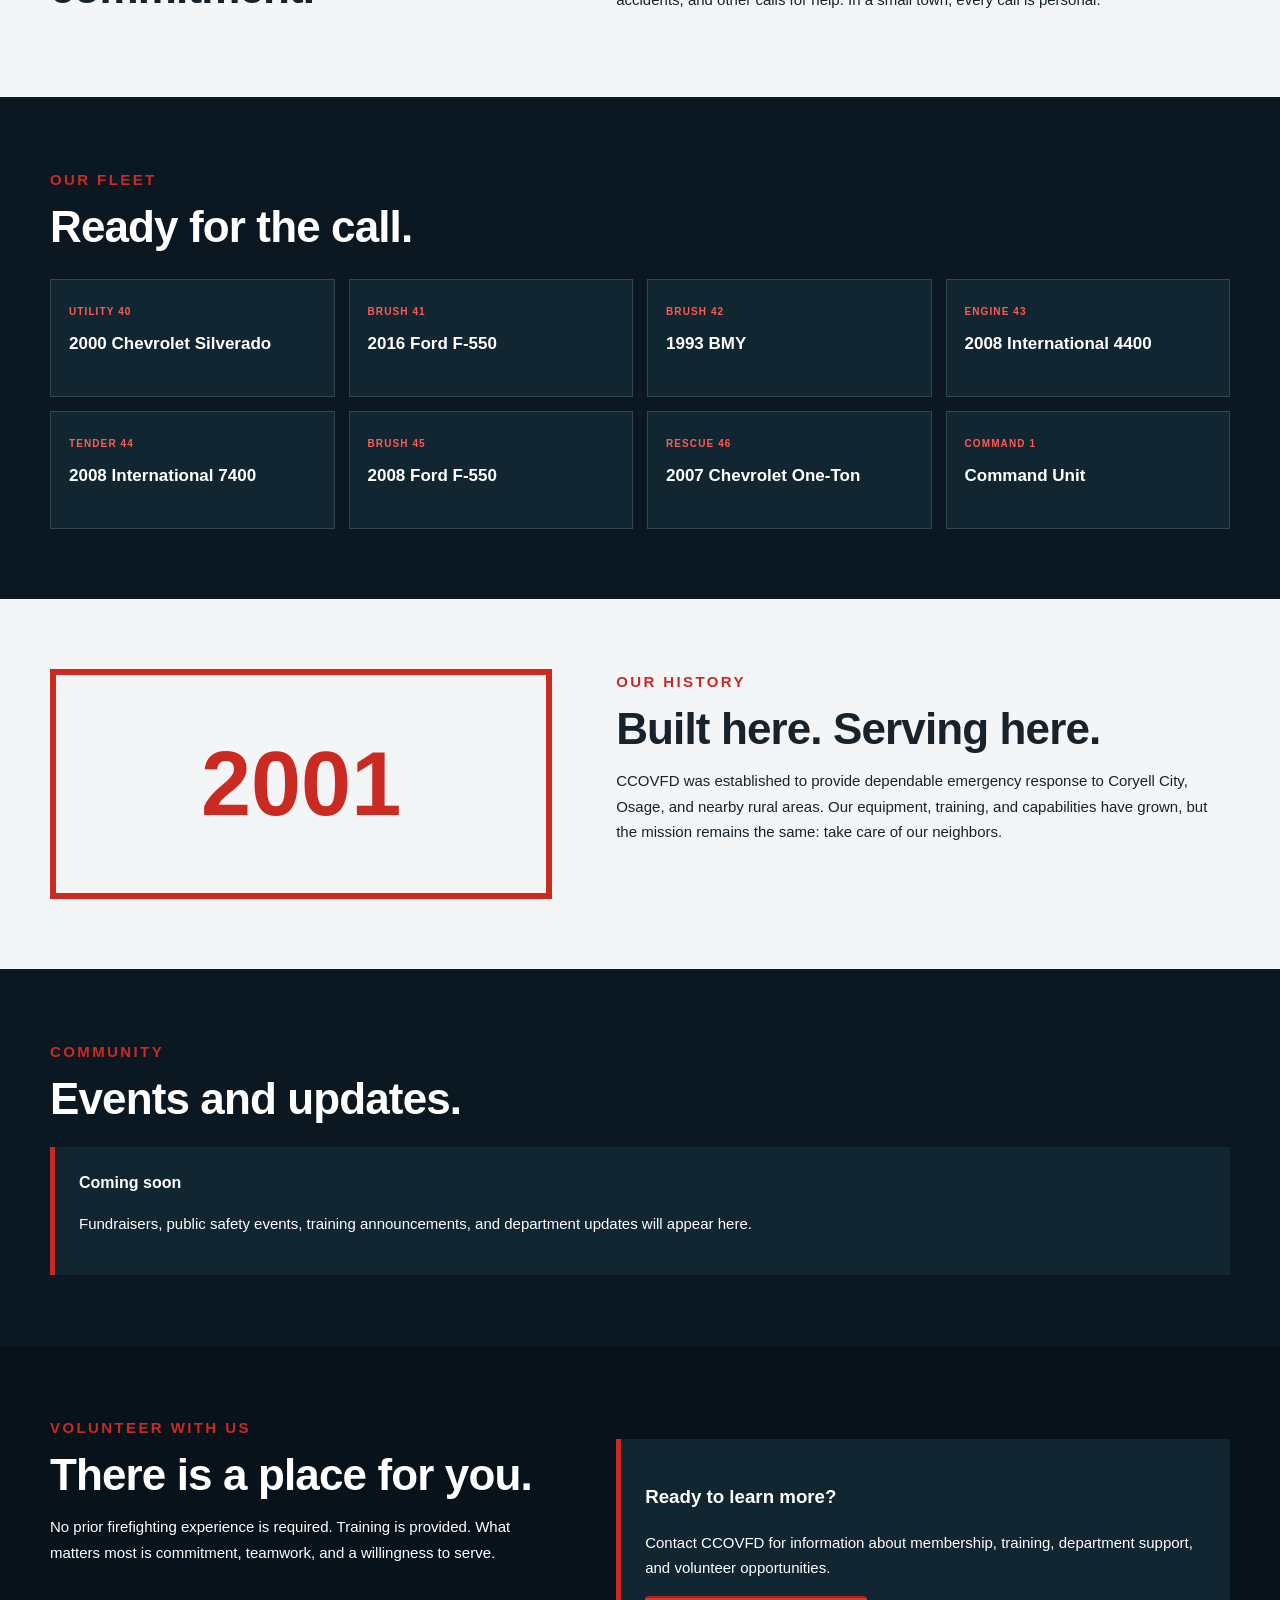
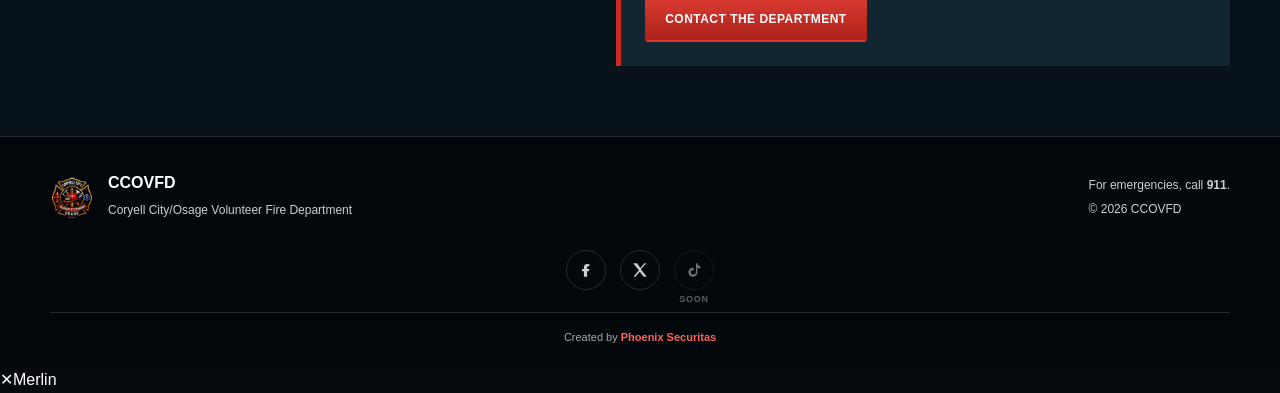
==== commit 393a896a: "Contact nav link now calls instead of email; drop duplicate phone link" ====
--- a/index.html
+++ b/index.html
@@ -754,8 +754,7 @@
         <a href="#history">History</a>
         <a href="#events">Events</a>
         <a href="tel:+12542481177" aria-label="Join our team: call (254) 248-1177">Join Our Team</a>
-        <a href="mailto:ccovfd@hotmail.com">Contact</a>
-        <a href="tel:+12542481177" aria-label="Call CCOVFD: (254) 248-1177">(254) 248-1177</a>
+        <a href="tel:+12542481177" aria-label="Contact CCOVFD: call (254) 248-1177">Contact</a>
       </nav>
     </div>
   </header>
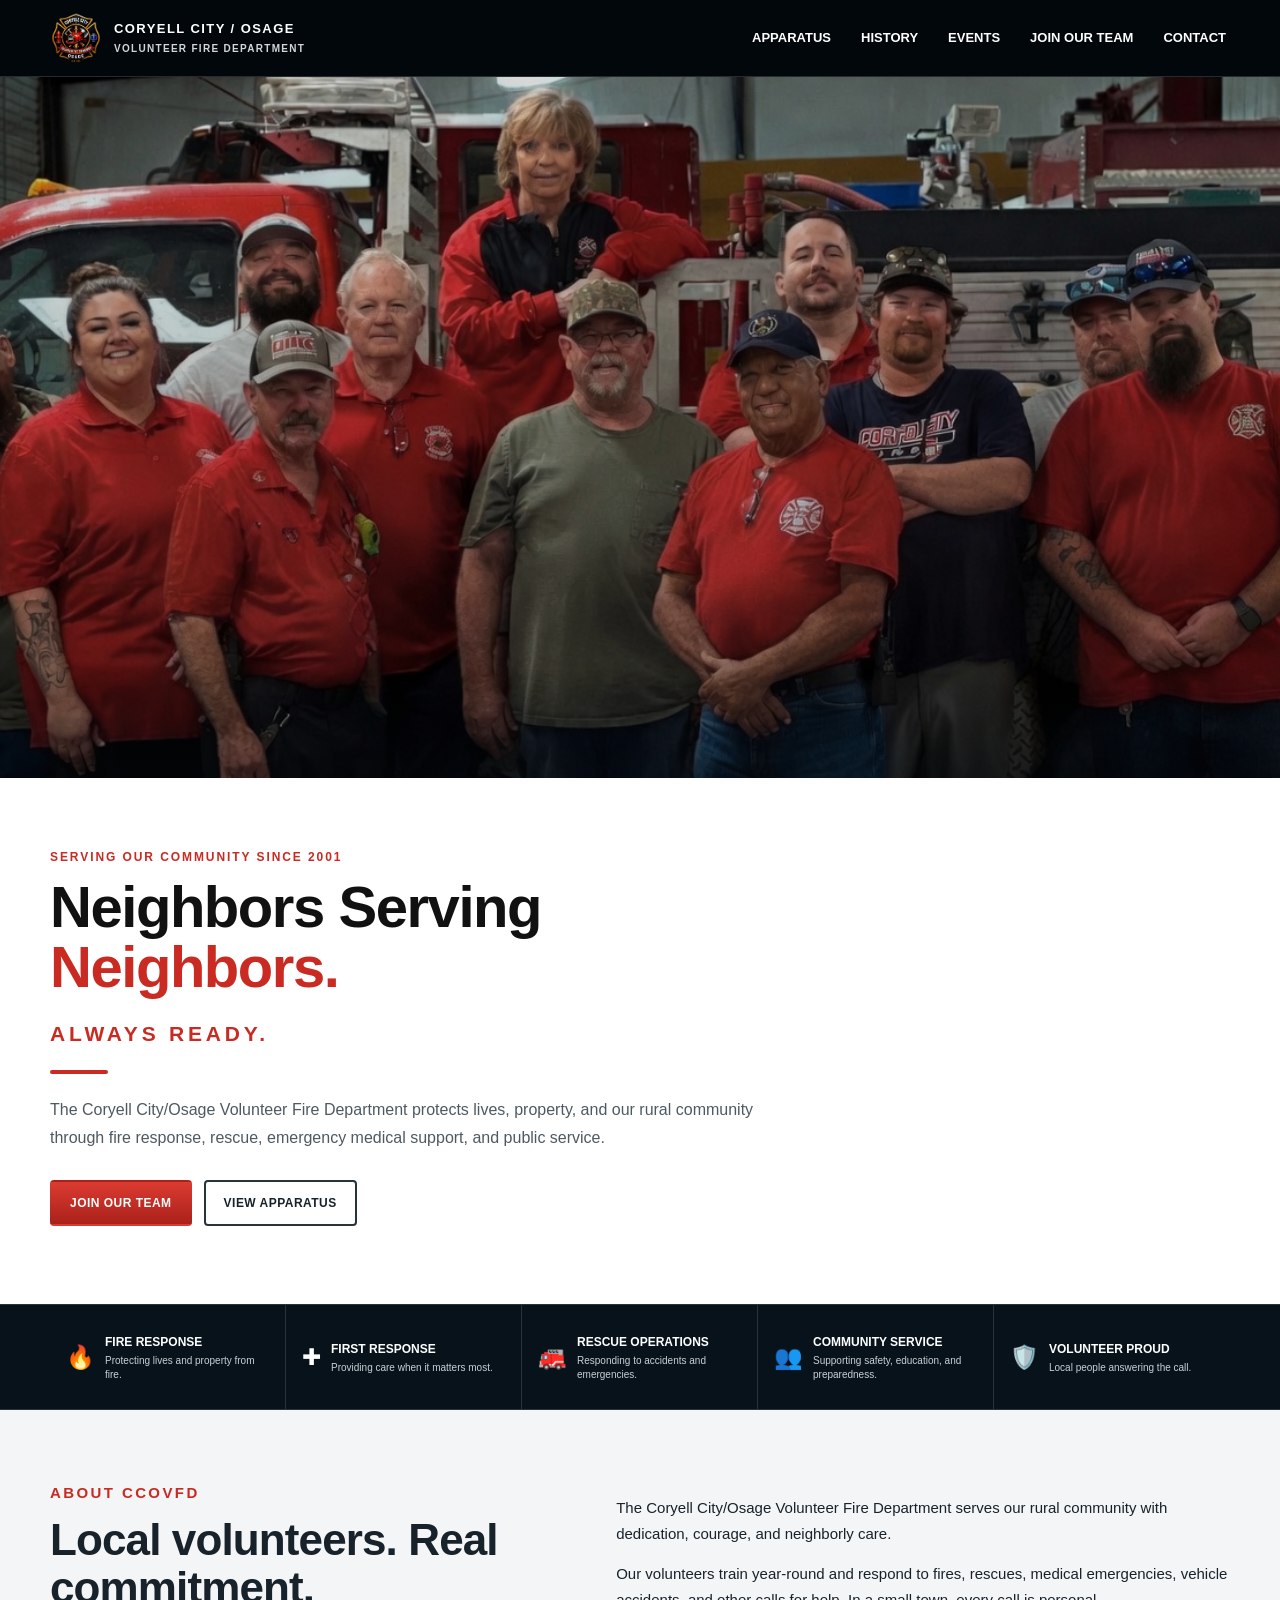
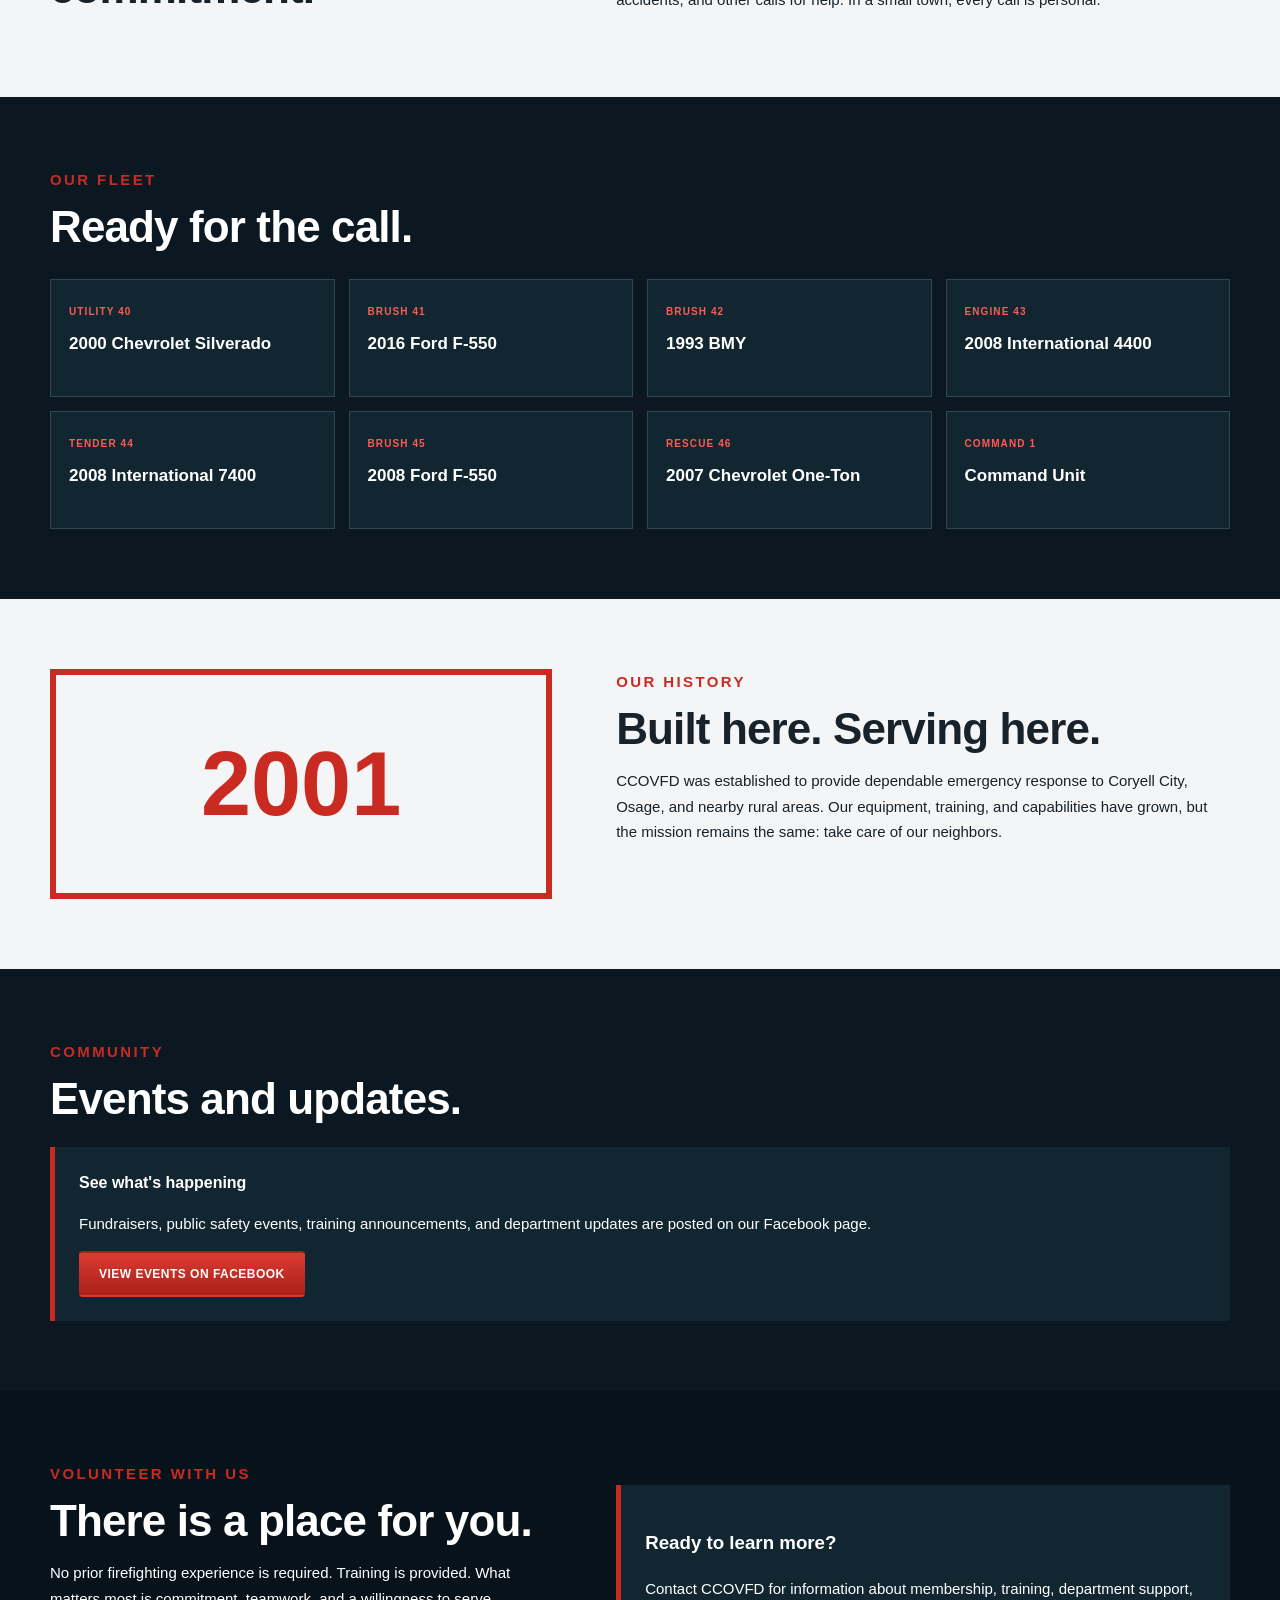
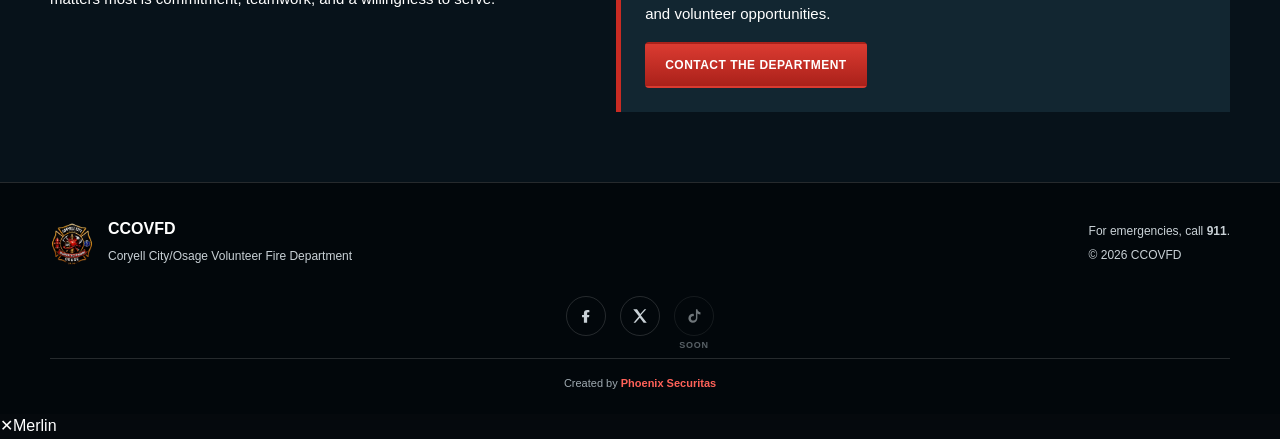
==== commit e1a32413: "Point Events to the department's Facebook events page Nav link and the on-page events section now li" ====
--- a/index.html
+++ b/index.html
@@ -752,7 +752,7 @@
       <nav class="main-nav" id="mainNav" aria-label="Primary navigation">
         <a href="#apparatus">Apparatus</a>
         <a href="#history">History</a>
-        <a href="#events">Events</a>
+        <a href="https://www.facebook.com/profile.php?id=100081608297448&sk=events" target="_blank" rel="noopener noreferrer">Events</a>
         <a href="tel:+12542481177" aria-label="Join our team: call (254) 248-1177">Join Our Team</a>
         <a href="tel:+12542481177" aria-label="Contact CCOVFD: call (254) 248-1177">Contact</a>
       </nav>
@@ -899,11 +899,19 @@
         <h2>Events and updates.</h2>
 
         <div class="notice-card">
-          <strong>Coming soon</strong>
+          <strong>See what's happening</strong>
           <p>
             Fundraisers, public safety events, training announcements, and
-            department updates will appear here.
+            department updates are posted on our Facebook page.
           </p>
+          <a
+            class="button button-primary"
+            href="https://www.facebook.com/profile.php?id=100081608297448&sk=events"
+            target="_blank"
+            rel="noopener noreferrer"
+          >
+            View Events on Facebook
+          </a>
         </div>
       </div>
     </section>
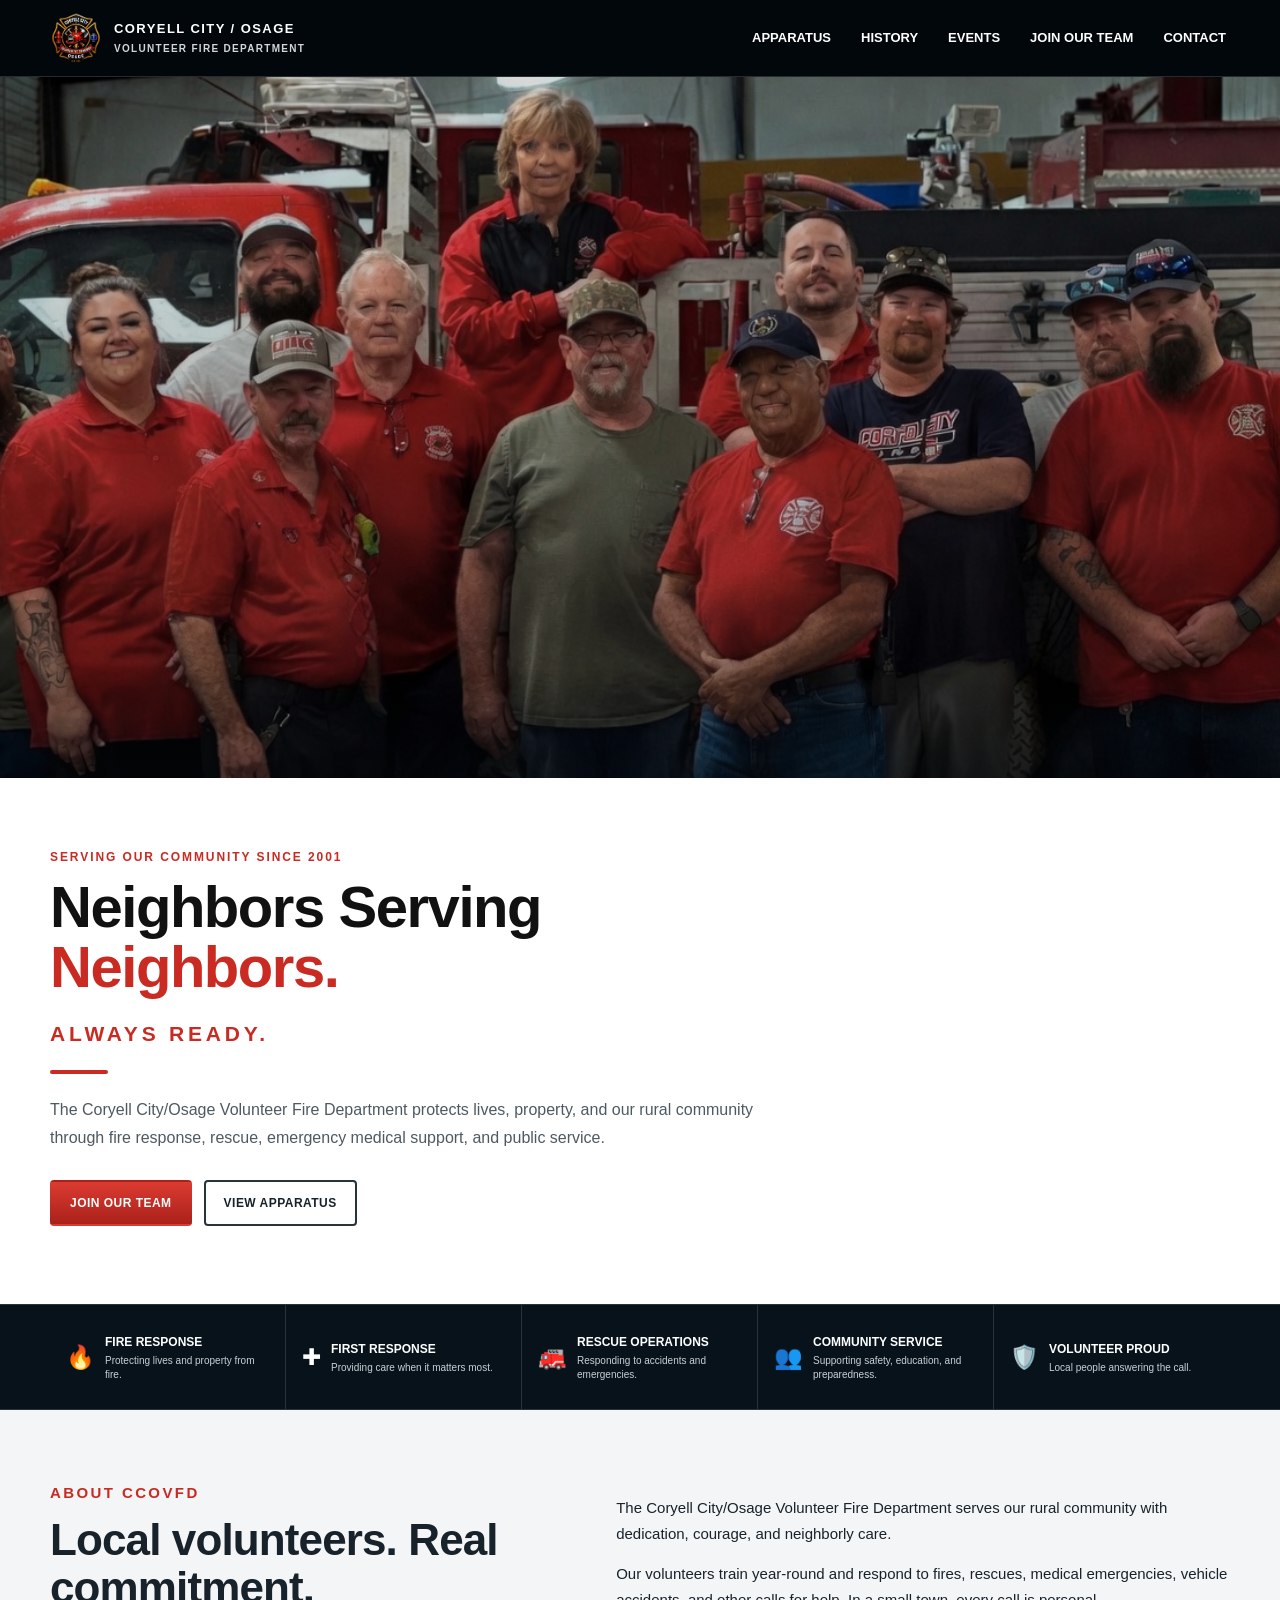
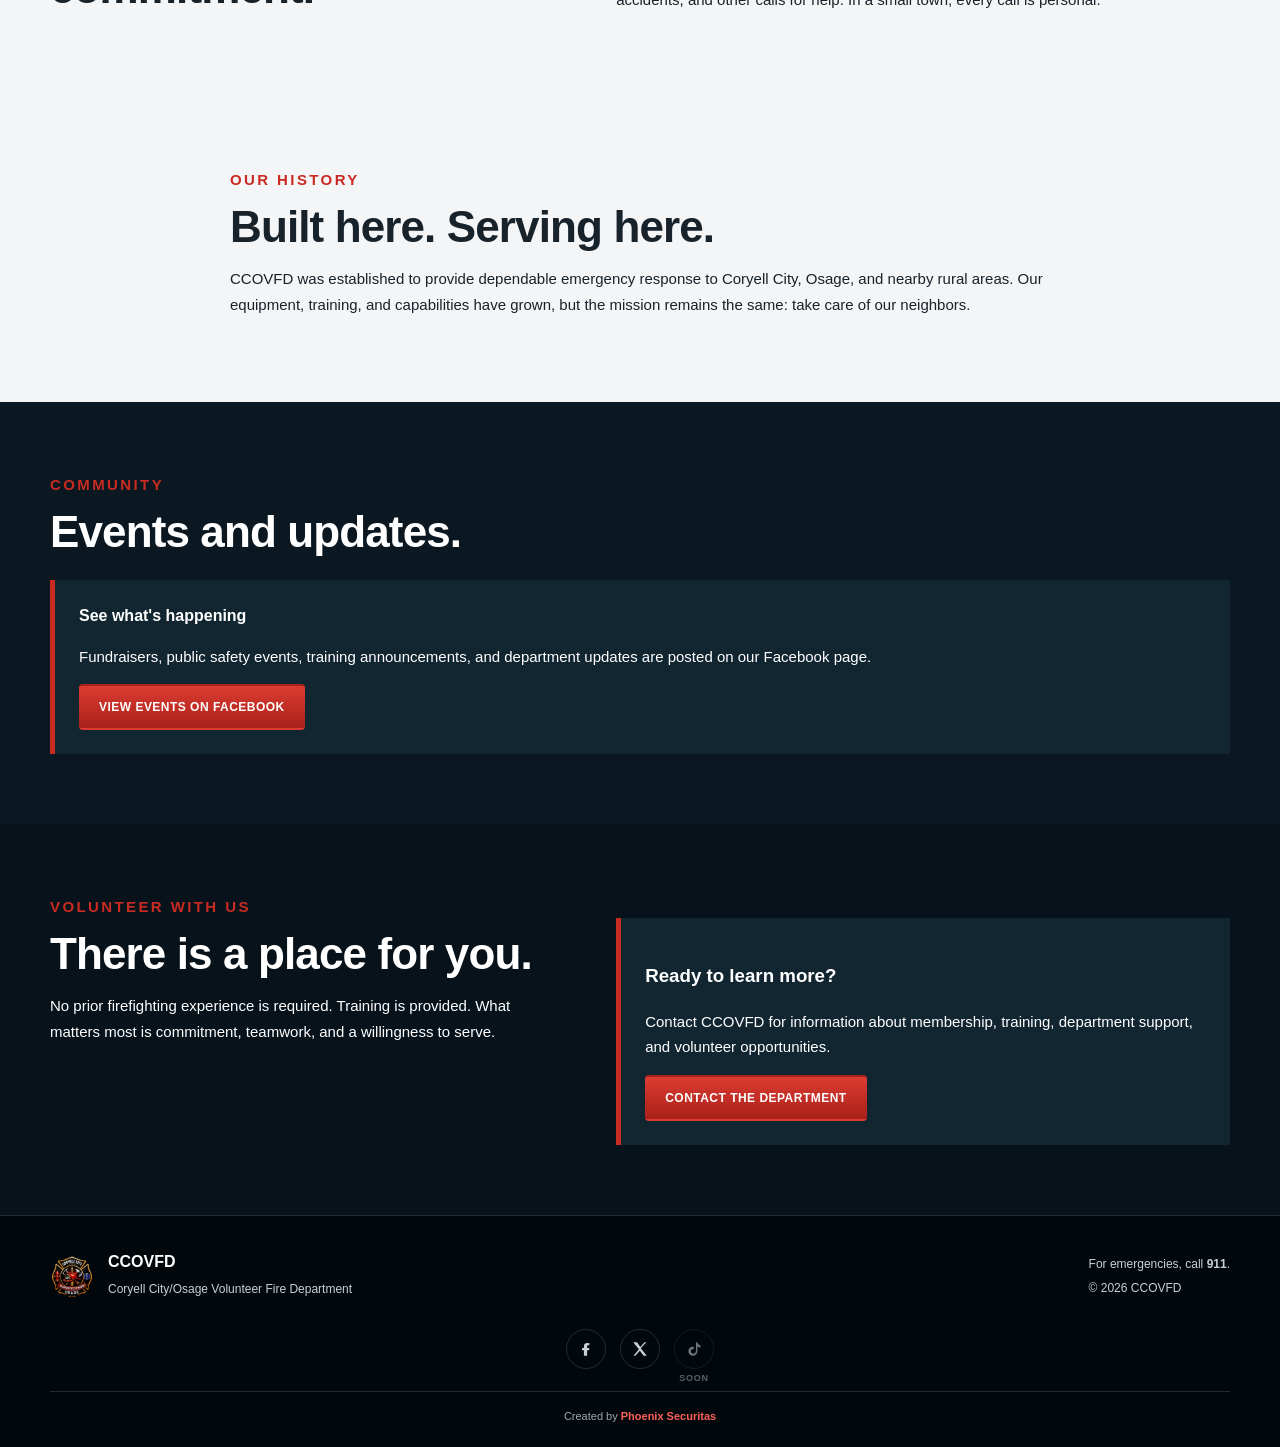
==== commit 43ba016b: "Update index.html" ====
--- a/index.html
+++ b/index.html
@@ -423,16 +423,34 @@
 
     .apparatus-grid {
       display: grid;
-      grid-template-columns: repeat(4, minmax(0, 1fr));
-      gap: 14px;
+      grid-template-columns: repeat(3, minmax(0, 1fr));
+      gap: 18px;
       margin-top: 28px;
     }
 
-    .apparatus-grid article {
-      min-height: 118px;
-      padding: 18px;
+    .apparatus-card {
+      display: flex;
+      flex-direction: column;
       background: var(--navy-soft);
       border: 1px solid var(--line);
+      overflow: hidden;
+    }
+
+    .apparatus-photo {
+      position: relative;
+      aspect-ratio: 4 / 3;
+      background: var(--ink);
+    }
+
+    .apparatus-photo img {
+      display: block;
+      width: 100%;
+      height: 100%;
+      object-fit: cover;
+    }
+
+    .apparatus-info {
+      padding: 16px 18px 20px;
     }
 
     .apparatus-grid span {
@@ -481,6 +499,10 @@
       display: flex;
       justify-content: space-between;
       gap: 28px;
+    }
+
+    .history-content {
+      max-width: 820px;
     }
 
     .footer-brand {
@@ -750,7 +772,7 @@
       </button>
 
       <nav class="main-nav" id="mainNav" aria-label="Primary navigation">
-        <a href="#apparatus">Apparatus</a>
+        <a href="apparatus.html">Apparatus</a>
         <a href="#history">History</a>
         <a href="https://www.facebook.com/profile.php?id=100081608297448&sk=events" target="_blank" rel="noopener noreferrer">Events</a>
         <a href="tel:+12542481177" aria-label="Join our team: call (254) 248-1177">Join Our Team</a>
@@ -787,7 +809,7 @@
 
           <div class="hero-actions">
             <a class="button button-primary" href="tel:+12542481177" aria-label="Join our team: call (254) 248-1177">Join Our Team</a>
-            <a class="button button-secondary" href="#apparatus">View Apparatus</a>
+            <a class="button button-secondary" href="apparatus.html">View Apparatus</a>
           </div>
         </div>
       </div>
@@ -858,28 +880,8 @@
       </div>
     </section>
 
-    <section class="section dark" id="apparatus">
-      <div class="container">
-        <p class="section-label">Our Fleet</p>
-        <h2>Ready for the call.</h2>
-
-        <div class="apparatus-grid">
-          <article><span>Utility 40</span><h3>2000 Chevrolet Silverado</h3></article>
-          <article><span>Brush 41</span><h3>2016 Ford F-550</h3></article>
-          <article><span>Brush 42</span><h3>1993 BMY</h3></article>
-          <article><span>Engine 43</span><h3>2008 International 4400</h3></article>
-          <article><span>Tender 44</span><h3>2008 International 7400</h3></article>
-          <article><span>Brush 45</span><h3>2008 Ford F-550</h3></article>
-          <article><span>Rescue 46</span><h3>2007 Chevrolet One-Ton</h3></article>
-          <article><span>Command 1</span><h3>Command Unit</h3></article>
-        </div>
-      </div>
-    </section>
-
     <section class="section light" id="history">
-      <div class="container split">
-        <div class="year-block" aria-label="Established in 2001">2001</div>
-
+      <div class="container history-content">
         <div>
           <p class="section-label">Our History</p>
           <h2>Built here. Serving here.</h2>
@@ -1038,5 +1040,3 @@
   </script>
 </body>
 </html>
-
-✕Merlin
